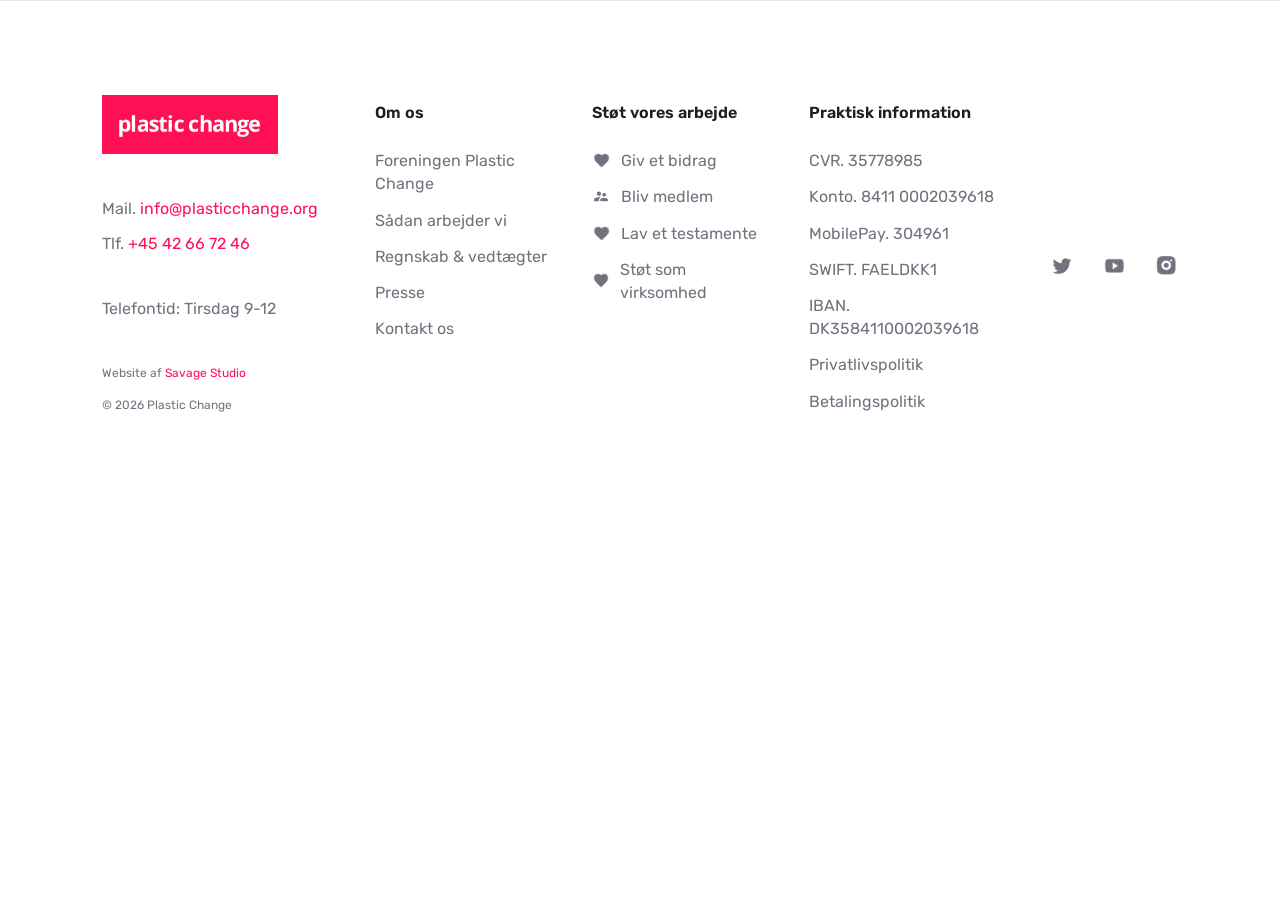
==== pages/index.html @ 45f4ceca "added footer" ====
<!DOCTYPE html>
<html lang="da">
  <head>
    <meta charset="UTF-8" />
    <meta name="viewport" content="width=device-width, initial-scale=1.0" />
    <title>Plastic Change</title>
    <link rel="stylesheet" href="../style/style.css" />
    <link rel="stylesheet" href="../style/layout.css" />
  </head>
  <body>
    <main></main>

    <footer class="site-footer">
      <div class="footer-content">
        <section class="footer-contact" aria-label="Kontaktoplysninger">
          <a class="footer-logo" href="/" aria-label="Plastic Change forside">
            <img src="../assets/logos/Plastic-change-logo.png" alt="Plastic Change" />
          </a>

          <address>
            <p>Mail. <a href="mailto:info@plasticchange.org">info@plasticchange.org</a></p>
            <p>Tlf. <a href="tel:+4542667246">+45 42 66 72 46</a></p>
          </address>

          <p class="footer-spaced">Telefontid: Tirsdag 9-12</p>

          <div class="footer-meta">
            <p>Website af <a href="#">Savage Studio</a></p>
            <p>&copy; 2026 Plastic Change</p>
          </div>
        </section>

        <nav class="footer-column" aria-labelledby="about-heading">
          <h2 id="about-heading">Om os</h2>
          <ul>
            <li><a href="#">Foreningen Plastic Change</a></li>
            <li><a href="#">Sådan arbejder vi</a></li>
            <li><a href="#">Regnskab &amp; vedtægter</a></li>
            <li><a href="#">Presse</a></li>
            <li><a href="#">Kontakt os</a></li>
          </ul>
        </nav>

        <nav class="footer-column" aria-labelledby="support-heading">
          <h2 id="support-heading">Støt vores arbejde</h2>
          <ul>
            <li>
              <a href="#"><img class="footer-action-icon icon-heart" src="../assets/icons/footer/heart.png" alt="" />Giv et bidrag</a>
            </li>
            <li>
              <a href="#"><img class="footer-action-icon icon-member" src="../assets/icons/footer/bliv-medlem.png" alt="" />Bliv medlem</a>
            </li>
            <li>
              <a href="#"><img class="footer-action-icon icon-heart" src="../assets/icons/footer/heart.png" alt="" />Lav et testamente</a>
            </li>
            <li>
              <a href="#"><img class="footer-action-icon icon-heart" src="../assets/icons/footer/heart.png" alt="" />Støt som virksomhed</a>
            </li>
          </ul>
        </nav>

        <nav class="footer-column footer-information" aria-labelledby="information-heading">
          <h2 id="information-heading">Praktisk information</h2>
          <ul>
            <li><a href="#">CVR. 35778985</a></li>
            <li><a href="#">Konto. 8411 0002039618</a></li>
            <li><a href="#">MobilePay. 304961</a></li>
            <li><a href="#">SWIFT. FAELDKK1</a></li>
            <li><a href="#">IBAN. DK3584110002039618</a></li>
            <li><a href="#">Privatlivspolitik</a></li>
            <li><a href="#">Betalingspolitik</a></li>
          </ul>
        </nav>

        <nav class="social-links" aria-label="Sociale medier">
          <a href="#" aria-label="Twitter"><img src="../assets/icons/footer/twitter.png" alt="" /></a>
          <a href="#" aria-label="YouTube"><img src="../assets/icons/footer/youtube.png" alt="" /></a>
          <a href="#" aria-label="Instagram"><img src="../assets/icons/footer/instagram.png" alt="" /></a>
        </nav>
      </div>
    </footer>
  </body>
</html>
---- style/style.css ----
@font-face {
  font-family: "Rubik";
  src: url("../assets/fonts/Rubik/Rubik-VariableFont_wght.ttf") format("truetype");
  font-style: normal;
  font-weight: 300 900;
}

:root {
  --footer-text: #70727e;
  --footer-heading: #1c1e23;
  --accent: #ff1054;
}

* {
  box-sizing: border-box;
}

html,
body {
  margin: 0;
  min-height: 100%;
}

body {
  color: var(--footer-text);
  font-family: "Rubik", sans-serif;
  font-size: 16px;
  font-weight: 400;
}

a {
  color: inherit;
  text-decoration: none;
}

a:hover,
a:focus-visible {
  color: var(--accent);
}

.site-footer {
  background: #fff;
  border-top: 1px solid #e7e8eb;
}

.footer-content {
  display: grid;
  grid-template-columns: 1.45fr 1.1fr 1.1fr 1.25fr auto;
  gap: 42px;
  margin: 0 auto;
  max-width: 1700px;
  padding: 94px 8% 110px;
}

.footer-logo {
  display: block;
  margin-bottom: 43px;
  width: 176px;
}

.footer-logo img {
  display: block;
  height: auto;
  width: 100%;
}

address {
  font-style: normal;
}

.footer-contact p,
.footer-column li {
  line-height: 1.45;
}

.footer-contact p {
  margin: 0 0 12px;
}

.footer-contact address a,
.footer-meta a {
  color: var(--accent);
}

.footer-contact address a:hover,
.footer-contact address a:focus-visible,
.footer-meta a:hover,
.footer-meta a:focus-visible {
  color: #d90042;
}

.footer-spaced {
  margin-top: 42px !important;
}

.footer-meta {
  font-size: 12px;
  margin-top: 45px;
}

.footer-meta p {
  margin-bottom: 14px;
}

.footer-column h2 {
  color: var(--footer-heading);
  font-size: 16px;
  font-weight: 600;
  line-height: 1.2;
  margin: 8px 0 27px;
}

.footer-column ul {
  list-style: none;
  margin: 0;
  padding: 0;
}

.footer-column li {
  margin-bottom: 13px;
}

.footer-column li a {
  align-items: center;
  display: flex;
  gap: 11px;
}

.footer-action-icon {
  height: 15px;
  object-fit: contain;
  width: 18px;
}

.footer-column li a:hover .icon-heart,
.footer-column li a:focus-visible .icon-heart {
  content: url("../assets/icons/footer/red-heart.png");
}

.footer-column li a:hover .icon-member,
.footer-column li a:focus-visible .icon-member {
  content: url("../assets/icons/footer/red-bliv-medlem.png");
}

.footer-information li {
  margin-bottom: 13px;
}

.social-links {
  align-items: center;
  display: flex;
  gap: 28px;
  padding-top: 8px;
}

.social-links a {
  align-items: center;
  display: inline-flex;
  height: 24px;
  justify-content: center;
  width: 24px;
}

.social-links img {
  height: 20px;
  object-fit: contain;
  width: 20px;
}
---- style/layout.css ----
@media (max-width: 1100px) {
  .footer-content {
    gap: 32px 25px;
    grid-template-columns: repeat(4, 1fr);
    padding: 70px 6% 80px;
  }

  .footer-contact {
    grid-column: span 2;
  }

  .social-links {
    grid-column: 1 / -1;
    justify-content: flex-end;
    order: 5;
  }
}

@media (max-width: 700px) {
  .footer-content {
    display: flex;
    flex-direction: column;
    gap: 42px;
    padding: 52px 8% 60px;
  }

  .footer-contact {
    display: block;
  }

  .footer-logo {
    margin-bottom: 32px;
  }

  .footer-spaced {
    margin-top: 30px !important;
  }

  .footer-meta {
    margin-top: 34px;
  }

  .footer-column h2 {
    margin-bottom: 20px;
  }

  .social-links {
    justify-content: flex-start;
    padding-top: 0;
  }
}
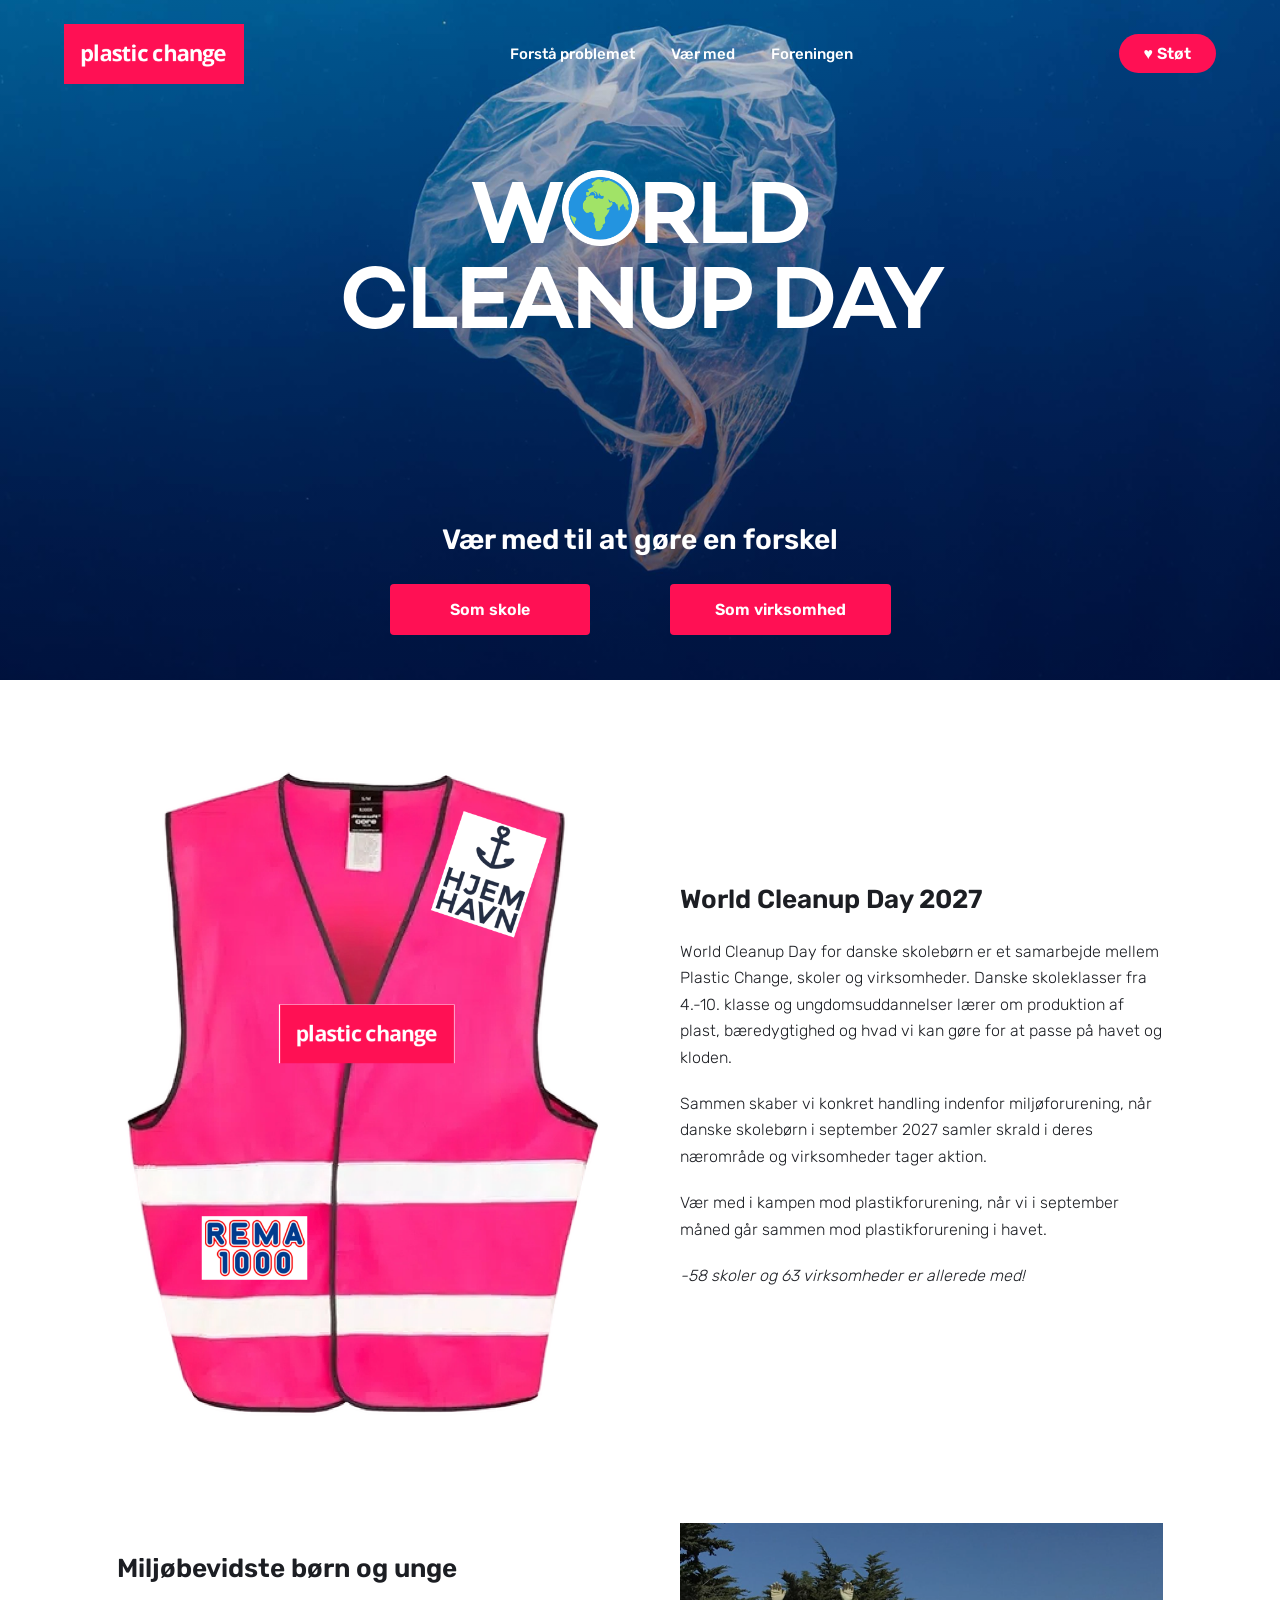
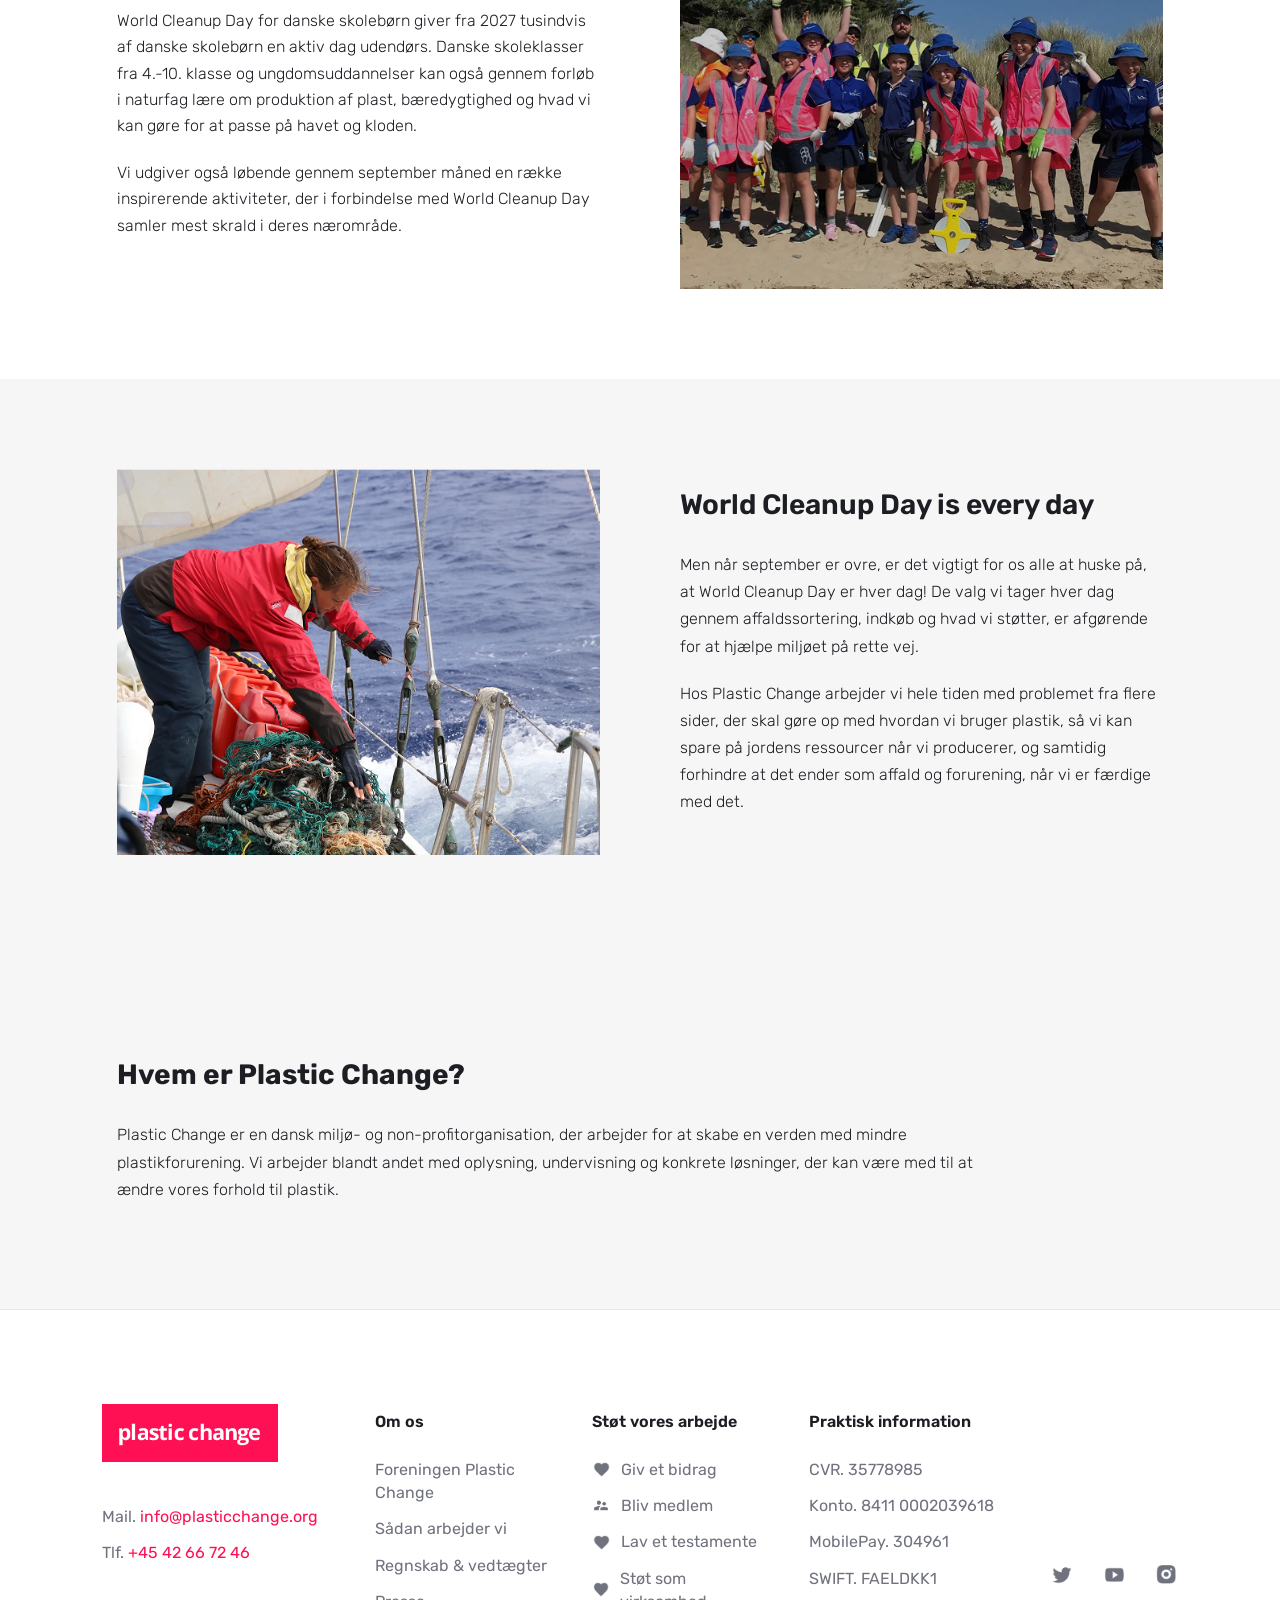
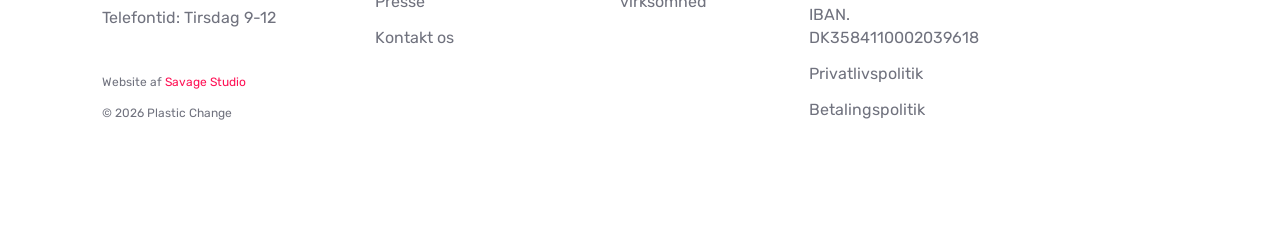
==== commit abfd345b: "index siden rettelser" ====
--- a/pages/index.html
+++ b/pages/index.html
@@ -1,4 +1,4 @@
-<!DOCTYPE html>
+<!doctype html>
 <html lang="da">
   <head>
     <meta charset="UTF-8" />
@@ -6,10 +6,126 @@
     <title>Plastic Change</title>
     <link rel="stylesheet" href="../style/style.css" />
     <link rel="stylesheet" href="../style/layout.css" />
+    <link rel="stylesheet" href="../style/index.css" />
   </head>
   <body>
-    <main></main>
+    <!--en slay header yay-->
+    <header class="site-header">
+      <div class="header-content">
+        <a href="index.html" class="header-logo">
+          <img src="../assets/logos/Plastic-change-logo.png" alt="Plastic Change logo" />
+        </a>
 
+        <nav class="main-nav" aria-label="Hovednavigation">
+          <a href="#problemet">Forstå problemet</a>
+          <a href="#world-cleanup-day">Vær med</a>
+          <a href="#om-os">Foreningen</a>
+        </nav>
+
+        <a href="#stoet" class="support-button">♥ Støt</a>
+      </div>
+    </header>
+
+    <main>
+      <!--heroen-->
+      <section class="hero">
+        <div class="hero-content">
+          <h1>
+            W<span class="globe-letter"><img src="../assets/icons/world.png" alt="" /></span>RLD
+            <br />
+            CLEANUP DAY
+          </h1>
+
+          <div class="hero-bottom">
+            <h2>Vær med til at gøre en forskel</h2>
+
+            <div class="hero-buttons">
+              <a href="#skole" class="pink-button">Som skole</a>
+              <a href="#virksomhed" class="pink-button">Som virksomhed</a>
+            </div>
+          </div>
+        </div>
+      </section>
+
+      <!--World Cleanup Day 2027 afsnit-->
+      <section class="content-section" id="world-cleanup-day">
+        <div class="content-container">
+          <div class="content-row">
+            <div class="content-image">
+              <img src="../assets/img/vestwithmorelogos.png" alt="Pink Plastic Change sikkerhedsvest" />
+            </div>
+
+            <div class="content-text">
+              <h2>World Cleanup Day 2027</h2>
+              <p>
+                World Cleanup Day for danske skolebørn er et samarbejde mellem Plastic Change, skoler og virksomheder. Danske skoleklasser fra 4.-10. klasse og ungdomsuddannelser lærer om produktion af plast, bæredygtighed og hvad vi kan gøre for at
+                passe på havet og kloden.
+              </p>
+
+              <p>Sammen skaber vi konkret handling indenfor miljøforurening, når danske skolebørn i september 2027 samler skrald i deres nærområde og virksomheder tager aktion.</p>
+
+              <p>Vær med i kampen mod plastikforurening, når vi i september måned går sammen mod plastikforurening i havet.</p>
+
+              <p class="highlight-text">-58 skoler og 63 virksomheder er allerede med!</p>
+            </div>
+          </div>
+
+          <!--Miljøbevidste børn og unge afsnit -->
+          <div class="content-row">
+            <div class="content-text">
+              <h2>Miljøbevidste børn og unge</h2>
+
+              <p>
+                World Cleanup Day for danske skolebørn giver fra 2027 tusindvis af danske skolebørn en aktiv dag udendørs. Danske skoleklasser fra 4.-10. klasse og ungdomsuddannelser kan også gennem forløb i naturfag lære om produktion af plast,
+                bæredygtighed og hvad vi kan gøre for at passe på havet og kloden.
+              </p>
+
+              <p>Vi udgiver også løbende gennem september måned en række inspirerende aktiviteter, der i forbindelse med World Cleanup Day samler mest skrald i deres nærområde.</p>
+            </div>
+
+            <div class="content-image">
+              <img src="../assets/img/indexboern.png" alt="Børn og unge deltager i World Cleanup Day" />
+            </div>
+          </div>
+        </div>
+      </section>
+
+      <!--World Cleanup Day hver dag afsnit-->
+      <section class="everyday-section" id="problemet">
+        <div class="content-container">
+          <div class="content-row">
+            <div class="content-image">
+              <img src="../assets/img/fisker.png" alt="Person samler plastikaffald op fra havet" />
+            </div>
+
+            <div class="content-text">
+              <h2>World Cleanup Day is every day</h2>
+
+              <p>Men når september er ovre, er det vigtigt for os alle at huske på, at World Cleanup Day er hver dag! De valg vi tager hver dag gennem affaldssortering, indkøb og hvad vi støtter, er afgørende for at hjælpe miljøet på rette vej.</p>
+
+              <p>
+                Hos Plastic Change arbejder vi hele tiden med problemet fra flere sider, der skal gøre op med hvordan vi bruger plastik, så vi kan spare på jordens ressourcer når vi producerer, og samtidig forhindre at det ender som affald og
+                forurening, når vi er færdige med det.
+              </p>
+            </div>
+          </div>
+        </div>
+      </section>
+
+      <!--Hvem er plastic change afsnit-->
+      <section class="everyday-section" id="om-os">
+        <div class="content-container">
+          <h2>Hvem er Plastic Change?</h2>
+
+          <p>
+            Plastic Change er en dansk miljø- og non-profitorganisation, der arbejder for at skabe en verden med mindre plastikforurening. Vi arbejder blandt andet med oplysning, undervisning og konkrete løsninger, der kan være med til at ændre vores
+            forhold til plastik.
+          </p>
+        </div>
+      </section>
+    </main>
+
+    <!--Footer-->
     <footer class="site-footer">
       <div class="footer-content">
         <section class="footer-contact" aria-label="Kontaktoplysninger">
@@ -80,4 +196,4 @@
       </div>
     </footer>
   </body>
-</html>+</html>
--- a/style/style.css
+++ b/style/style.css
@@ -5,6 +5,13 @@
   font-weight: 300 900;
 }
 
+@font-face {
+  font-family: "Campton";
+  src: url("../assets/fonts/Campton full/CamptonSemiBold.otf") format("opentype");
+  font-style: normal;
+  font-weight: 600;
+}
+
 :root {
   --footer-text: #70727e;
   --footer-heading: #1c1e23;
@@ -28,6 +35,286 @@
   font-weight: 400;
 }
 
+.business-page {
+  color: #1c1e23;
+  font-family: "Rubik", sans-serif;
+  margin: 0 auto;
+  max-width: 1240px;
+  padding: 40px 7% 110px;
+}
+
+.business-intro h1,
+.business-subtitle,
+.business-vest figcaption,
+.business-highlight {
+  font-family: "Campton", sans-serif;
+}
+
+.business-intro h1 {
+  font-size: clamp(28px, 3.2vw, 40px);
+  line-height: 1.1;
+  margin: 0;
+  text-align: center;
+}
+
+.business-subtitle {
+  font-size: 20px;
+  font-weight: 600;
+  margin: 8px 0 32px;
+  text-align: center;
+}
+
+.business-hero {
+  align-items: start;
+  display: grid;
+  gap: 48px;
+  grid-template-columns: 1fr minmax(280px, 360px) 1fr;
+}
+
+.business-copy {
+  font-size: 17px;
+  line-height: 1.25;
+  padding-top: 16px;
+}
+
+.business-copy p {
+  margin: 0 0 34px;
+}
+
+.business-vest {
+  margin: 0;
+  position: relative;
+  text-align: center;
+}
+
+.business-vest img {
+  display: block;
+  height: auto;
+  margin: 0 auto;
+  width: 100%;
+}
+
+.business-logo-callout {
+  align-items: center;
+  display: flex;
+  font-family: "Campton", sans-serif;
+  font-size: 20px;
+  font-style: italic;
+  font-weight: 600;
+  gap: 8px;
+  position: absolute;
+  right: -138px;
+  top: 57%;
+  transform: rotate(14deg);
+  white-space: nowrap;
+}
+
+.business-logo-callout::before {
+  border-top: 2px solid #1c1e23;
+  content: "";
+  display: block;
+  position: relative;
+  width: 72px;
+}
+
+.business-logo-callout::after {
+  border-bottom: 5px solid transparent;
+  border-right: 8px solid #1c1e23;
+  border-top: 5px solid transparent;
+  content: "";
+  left: 0;
+  position: absolute;
+}
+
+.business-vest figcaption {
+  font-size: 20px;
+  font-style: italic;
+  line-height: 1.15;
+  margin-top: 25px;
+}
+
+.business-contribution {
+  background: #f7f8fa;
+  margin-left: calc(50% - 50vw);
+  margin-top: 64px;
+  padding: 66px 40px 96px;
+  width: 100vw;
+}
+
+.business-contribution-content {
+  display: grid;
+  gap: 54px;
+  grid-template-columns: 1fr 1fr;
+  margin: 0 auto;
+  max-width: 760px;
+}
+
+.business-amount-field {
+  background: #fff;
+}
+
+.business-amount,
+.business-impact {
+  font-size: 15px;
+  line-height: 1.3;
+}
+
+.business-amount p,
+.business-impact p {
+  margin: 0 0 22px;
+}
+
+.business-amount-field {
+  align-items: center;
+  border: 1px solid #cacdd5;
+  border-radius: 7px;
+  display: flex;
+  height: 42px;
+  justify-content: flex-end;
+  padding: 0 12px;
+}
+
+.business-contribution h2 {
+  font-family: "Campton", sans-serif;
+  font-weight: 600;
+  margin: 0 0 64px;
+  font-size: 28px;
+  text-align: center;
+}
+
+.business-amount-field span {
+  flex: 1;
+}
+
+.business-note {
+  margin-top: 32px !important;
+}
+
+.business-highlight {
+  font-size: 22px;
+  font-style: italic;
+  font-weight: 600;
+}
+
+.business-button {
+  background: var(--accent);
+  border-radius: 6px;
+  color: #fff;
+  display: block;
+  font-size: 20px;
+  font-weight: 600;
+  margin-top: 44px;
+  padding: 15px 20px;
+  text-align: center;
+}
+
+.business-button:hover,
+.business-button:focus-visible {
+  background: #d90042;
+  color: #fff;
+}
+
+.business-partners {
+  background: #fff;
+  margin-left: calc(50% - 50vw);
+  padding: 64px 8% 90px;
+  width: 100vw;
+}
+
+.business-partners h2,
+.business-information h2 {
+  color: #1c1e23;
+  font-family: "Campton", sans-serif;
+  font-size: 28px;
+  font-weight: 600;
+  margin: 0 0 42px;
+  text-align: center;
+}
+
+.business-logo-grid {
+  align-items: center;
+  display: grid;
+  gap: 42px 54px;
+  grid-template-columns: repeat(4, minmax(100px, 150px));
+  justify-content: center;
+  margin: 0 auto;
+  max-width: 760px;
+}
+
+.business-logo-grid img {
+  height: 72px;
+  max-width: 150px;
+  object-fit: contain;
+  width: 100%;
+}
+
+.business-information {
+  background: #f7f8fa;
+  margin-left: calc(50% - 50vw);
+  padding: 54px 8% 86px;
+  width: 100vw;
+}
+
+.business-information h2 {
+  margin-bottom: 48px;
+}
+
+.business-information-card {
+  background: #fff;
+  border: 1px solid #e7e8eb;
+  border-radius: 6px;
+  box-shadow: 0 1px 5px rgba(28, 30, 35, 0.04);
+  margin: 0 auto;
+  max-width: 760px;
+  padding: 18px 24px 24px;
+}
+
+.business-information-card summary {
+  color: #1c1e23;
+  cursor: pointer;
+  font-size: 13px;
+  font-weight: 600;
+  list-style: none;
+  padding-right: 24px;
+  position: relative;
+}
+
+.business-information-card summary::-webkit-details-marker {
+  display: none;
+}
+
+.business-information-card summary::after {
+  color: var(--accent);
+  content: "⌄";
+  font-size: 17px;
+  position: absolute;
+  right: 0;
+  top: -5px;
+}
+
+.business-information-card:not([open]) summary::after {
+  transform: rotate(-90deg);
+}
+
+.business-information-text {
+  color: #70727e;
+  font-size: 12px;
+  line-height: 1.45;
+  padding-top: 14px;
+}
+
+.business-information-text p {
+  margin: 0 0 20px;
+}
+
+.business-information-text p:last-child {
+  margin-bottom: 0;
+}
+
+.business-information-text a {
+  color: var(--accent);
+}
+
 a {
   color: inherit;
   text-decoration: none;
@@ -36,6 +323,148 @@
 a:hover,
 a:focus-visible {
   color: var(--accent);
+}
+
+.visually-hidden {
+  clip: rect(0 0 0 0);
+  clip-path: inset(50%);
+  height: 1px;
+  overflow: hidden;
+  position: absolute;
+  white-space: nowrap;
+  width: 1px;
+}
+
+.business-registration {
+  display: grid;
+  gap: 72px;
+  grid-template-columns: minmax(280px, 1fr) minmax(280px, 1fr);
+  margin: 0 auto;
+  max-width: 835px;
+  min-height: 545px;
+  padding: 42px 62px 44px;
+}
+
+.business-registration-form {
+  padding-top: 1px;
+}
+
+.business-registration-form h1 {
+  color: #1c1e23;
+  font-family: "Campton", sans-serif;
+  font-size: clamp(22px, 2.5vw, 28px);
+  line-height: 1.1;
+  margin: 0 0 28px;
+  white-space: nowrap;
+}
+
+.business-registration-form form {
+  display: flex;
+  flex-direction: column;
+}
+
+.business-registration-form label {
+  color: #1c1e23;
+  font-size: 14px;
+  margin-bottom: 2px;
+}
+
+.business-registration-form input {
+  border: 1px solid #cacdd5;
+  border-radius: 7px;
+  color: #1c1e23;
+  font: inherit;
+  height: 42px;
+  margin-bottom: 16px;
+  padding: 0 9px;
+  width: 100%;
+}
+
+.business-registration-form input::placeholder {
+  color: #cacdd5;
+}
+
+.business-registration-form input:focus {
+  border-color: var(--accent);
+  outline: 2px solid rgba(255, 16, 84, 0.18);
+}
+
+.business-registration-amount {
+  align-items: center;
+  display: grid;
+  gap: 10px;
+  grid-template-columns: auto 84px 1fr;
+  margin-top: 16px;
+}
+
+.business-registration-amount label {
+  margin: 0;
+}
+
+.business-registration-amount input {
+  margin: 0;
+}
+
+.business-registration-amount span {
+  color: #1c1e23;
+  font-size: 14px;
+  white-space: nowrap;
+}
+
+.business-registration-form button {
+  background: var(--accent);
+  border: 0;
+  border-radius: 6px;
+  color: #fff;
+  cursor: pointer;
+  font: 600 22px "Rubik", sans-serif;
+  height: 55px;
+  margin-top: 37px;
+  width: 100%;
+}
+
+.business-registration-form button:hover,
+.business-registration-form button:focus-visible {
+  background: #d90042;
+}
+
+.business-registration-visual {
+  padding-top: 10px;
+  text-align: center;
+}
+
+.business-registration-visual figure {
+  margin: 0 auto;
+  max-width: 280px;
+  position: relative;
+}
+
+.business-registration-visual figure img {
+  display: block;
+  height: auto;
+  width: 100%;
+}
+
+.business-registration-logo-callout {
+  background: var(--accent);
+  color: #fff;
+  font-size: 12px;
+  font-weight: 600;
+  padding: 7px 9px;
+  position: absolute;
+  right: 17%;
+  top: 68%;
+}
+
+.business-registration-visual > p {
+  background: #dedede;
+  border-radius: 6px;
+  color: #1c1e23;
+  font-size: 14px;
+  line-height: 1.25;
+  margin: 16px auto 0;
+  max-width: 262px;
+  padding: 17px 10px;
 }
 
 .site-footer {
@@ -105,6 +534,7 @@
 .footer-column h2 {
   color: var(--footer-heading);
   font-size: 16px;
+  padding-top: 0;
   font-weight: 600;
   line-height: 1.2;
   margin: 8px 0 27px;
--- a/style/layout.css
+++ b/style/layout.css
@@ -17,6 +17,145 @@
 }
 
 @media (max-width: 700px) {
+  .business-registration {
+    gap: 28px;
+    grid-template-columns: 1fr;
+    min-height: 0;
+    padding: 32px 8% 56px;
+  }
+
+  .business-registration-visual {
+    grid-row: 1;
+    padding-top: 0;
+  }
+
+  .business-registration-form {
+    grid-row: 2;
+  }
+
+  .business-registration-amount {
+    grid-template-columns: auto 84px 1fr;
+  }
+
+  .business-registration-form button {
+    margin-top: 30px;
+  }
+
+  .business-registration-form h1 {
+    font-size: 26px;
+    margin-bottom: 24px;
+    text-align: center;
+  }
+
+  .business-registration-logo-callout {
+    right: 15%;
+    top: 68%;
+  }
+
+  .business-page {
+    padding: 32px 8% 70px;
+  }
+
+  .business-subtitle {
+    font-size: 17px;
+    margin-bottom: 28px;
+  }
+
+  .business-hero,
+  .business-contribution-content {
+    display: flex;
+    flex-direction: column;
+  }
+
+  .business-hero {
+    gap: 0;
+  }
+
+  .business-copy {
+    font-size: 16px;
+  }
+
+  .business-copy-left {
+    order: 1;
+  }
+
+  .business-vest {
+    margin: 4px auto 35px;
+    max-width: 330px;
+    order: 2;
+  }
+
+  .business-logo-callout {
+    font-size: 16px;
+    right: -75px;
+    top: 57%;
+  }
+
+  .business-logo-callout::before {
+    width: 32px;
+  }
+
+  .business-copy-right {
+    order: 3;
+  }
+
+  .business-copy p {
+    margin-bottom: 24px;
+  }
+
+  .business-vest figcaption {
+    font-size: 18px;
+  }
+
+  .business-contribution {
+    margin-top: 40px;
+    padding: 34px 8% 64px;
+  }
+
+  .business-contribution h2 {
+    font-size: 24px;
+    margin-bottom: 38px;
+  }
+
+  .business-contribution-content {
+    gap: 10px;
+  }
+
+  .business-impact {
+    width: 100%;
+  }
+
+  .business-partners {
+    padding: 48px 8% 64px;
+  }
+
+  .business-partners h2,
+  .business-information h2 {
+    font-size: 24px;
+    margin-bottom: 34px;
+  }
+
+  .business-logo-grid {
+    gap: 28px 18px;
+    grid-template-columns: repeat(2, minmax(100px, 150px));
+  }
+
+  .business-logo-grid img {
+    height: 62px;
+  }
+
+  .business-information {
+    padding: 42px 8% 60px;
+  }
+
+  .business-information h2 {
+    margin-bottom: 30px;
+  }
+
+  .business-information-card {
+    padding: 16px 18px 20px;
+  }
+
   .footer-content {
     display: flex;
     flex-direction: column;
--- a/style/index.css
+++ b/style/index.css
@@ -0,0 +1,341 @@
+/* har lavet en ny css fil til indexsiden, da det var sådan jeg lærte det på guldbergsgade.
+Jeg turde ikke gøre/ændre noget i styles/layout css var bange for at ødelægge noget (ked af det smiley)*/
+
+/*Header*/
+.site-header {
+  position: absolute;
+  top: 0;
+  left: 0;
+  width: 100%;
+  z-index: 10;
+}
+
+.header-content {
+  max-width: 1440px;
+  margin: 0 auto;
+  padding: 24px 5%;
+  display: flex;
+  align-items: center;
+  justify-content: space-between;
+  gap: 30px;
+}
+
+.header-logo {
+  display: block;
+  width: 180px;
+  flex-shrink: 0;
+}
+
+.header-logo img {
+  display: block;
+  width: 100%;
+  height: auto;
+}
+
+.main-nav {
+  display: flex;
+  align-items: center;
+  gap: 36px;
+}
+
+.main-nav a {
+  color: white;
+  font-size: 15px;
+  font-weight: 500;
+}
+
+.main-nav a:hover {
+  color: #ff1054;
+}
+
+.support-button {
+  background: #ff1054;
+  color: white;
+  border-radius: 30px;
+  padding: 10px 25px;
+  font-weight: 600;
+}
+
+/*Heroen på index siden*/
+.hero {
+  min-height: 680px;
+  background:
+    linear-gradient(rgba(0, 40, 90, 0.15), rgba(0, 15, 55, 0.65)),
+    url("../assets/img/heroindex.png") center / cover no-repeat;
+  color: white;
+  display: flex;
+  align-items: stretch;
+}
+
+.hero-content {
+  width: 100%;
+  max-width: 1440px;
+  margin: 0 auto;
+  padding: 140px 5% 45px;
+  display: flex;
+  flex-direction: column;
+  justify-content: space-between;
+  align-items: center;
+  text-align: center;
+}
+
+.hero h1 {
+  font-size: clamp(48px, 7vw, 110px);
+  font-weight: 900;
+  line-height: 0.95;
+  letter-spacing: -3px;
+  margin: 30px 0;
+}
+
+.hero-bottom h2 {
+  font-size: 28px;
+  margin-bottom: 28px;
+}
+
+.hero-buttons {
+  display: flex;
+  justify-content: center;
+  gap: 80px;
+}
+
+.pink-button {
+  display: inline-block;
+  background: #ff1054;
+  color: white;
+  padding: 16px 45px;
+  min-width: 200px;
+  text-align: center;
+  border-radius: 4px;
+  font-weight: 600;
+}
+
+.pink-button:hover,
+.support-button:hover {
+  background: #d90042;
+  color: white;
+}
+
+/*Globus i hero teksten*/
+.globe-letter {
+  display: inline-block;
+  width: 0.85em;
+  height: 0.85em;
+  vertical-align: -0.04em;
+}
+
+.globe-letter img {
+  display: block;
+  width: 100%;
+  height: 100%;
+  object-fit: contain;
+}
+
+/*Indhold til selve siden, så billeder og tekst*/
+.content-container {
+  max-width: 1200px;
+  margin: 0 auto;
+  padding: 0 6%;
+}
+
+.content-section {
+  padding: 90px 0;
+  background: white;
+}
+
+.content-row {
+  display: grid;
+  grid-template-columns: 1fr 1fr;
+  align-items: center;
+  gap: 80px;
+  margin-bottom: 100px;
+}
+
+.content-row:last-child {
+  margin-bottom: 0;
+}
+
+.content-image img {
+  display: block;
+  width: 100%;
+  height: auto;
+  object-fit: cover;
+}
+
+.content-text {
+  color: #1c1e23;
+}
+
+.content-text h2 {
+  font-size: 26px;
+  font-weight: 700;
+  margin: 0 0 24px;
+}
+
+.content-text p {
+  font-size: 16px;
+  line-height: 1.65;
+  margin: 0 0 20px;
+}
+
+.highlight-text {
+  font-weight: 700;
+  font-style: italic;
+}
+
+/*World cleanup day hver dag afsnit og hvem er plastic change */
+.everyday-section {
+  background: #f6f6f6;
+  padding: 90px 0;
+}
+
+.everyday-section h2 {
+  color: #1c1e23;
+  font-size: 28px;
+  margin-bottom: 30px;
+}
+
+.everyday-section p {
+  max-width: 900px;
+  color: #1c1e23;
+  line-height: 1.7;
+}
+
+/*Typografi ud fra agents dimsen hihi*/
+.hero h1 {
+  font-family: "Campton", sans-serif;
+  font-weight: 600;
+}
+
+.content-text h2,
+.about-section h2,
+.hero-bottom h2 {
+  font-family: "Rubik", sans-serif;
+  font-weight: 600;
+}
+
+.content-text p,
+.everyday-section p {
+  font-family: "Rubik", sans-serif;
+  font-weight: 300;
+}
+
+.pink-button,
+.support-button {
+  font-family: "Rubik", sans-serif;
+  font-weight: 600;
+}
+
+/*Responsiv hvis det skulle med? me confused me dont know but works on tablet and mobile and computer ofc*/
+@media (max-width: 900px) {
+  .header-content {
+    display: grid;
+    grid-template-columns: 1fr auto;
+    align-items: center;
+    gap: 24px;
+  }
+
+  .header-logo {
+    grid-column: 1;
+    grid-row: 1;
+  }
+
+  .support-button {
+    grid-column: 2;
+    grid-row: 1;
+  }
+
+  .main-nav {
+    grid-column: 1 / -1;
+    grid-row: 2;
+    display: flex;
+    justify-content: center;
+    flex-wrap: wrap;
+    gap: 20px;
+  }
+
+  .content-row {
+    gap: 40px;
+  }
+
+  .hero-buttons {
+    gap: 20px;
+  }
+}
+
+@media (max-width: 700px) {
+  .header-content {
+    padding: 18px 5%;
+    gap: 20px;
+  }
+
+  .header-logo {
+    width: 150px;
+  }
+
+  .main-nav {
+    gap: 12px 20px;
+  }
+
+  .main-nav a {
+    font-size: 12px;
+    white-space: nowrap;
+  }
+
+  .support-button {
+    padding: 10px 18px;
+    font-size: 13px;
+    white-space: nowrap;
+  }
+
+  .hero {
+    min-height: 650px;
+  }
+
+  .hero-content {
+    padding: 190px 5% 35px;
+  }
+
+  .hero h1 {
+    font-size: clamp(32px, 8vw, 60px);
+    letter-spacing: -1px;
+  }
+
+  .hero-bottom {
+    width: 100%;
+  }
+
+  .hero-bottom h2 {
+    font-size: 20px;
+  }
+
+  .hero-buttons {
+    flex-direction: column;
+    align-items: center;
+    gap: 12px;
+  }
+
+  .pink-button {
+    width: 100%;
+    max-width: 280px;
+    min-width: 0;
+  }
+
+  .content-section,
+  .everyday-section {
+    padding: 60px 0;
+  }
+
+  .content-row {
+    grid-template-columns: 1fr;
+    gap: 30px;
+    margin-bottom: 65px;
+  }
+
+  .content-text h2 {
+    font-size: 23px;
+  }
+
+  .about-section {
+    padding: 65px 0;
+  }
+}
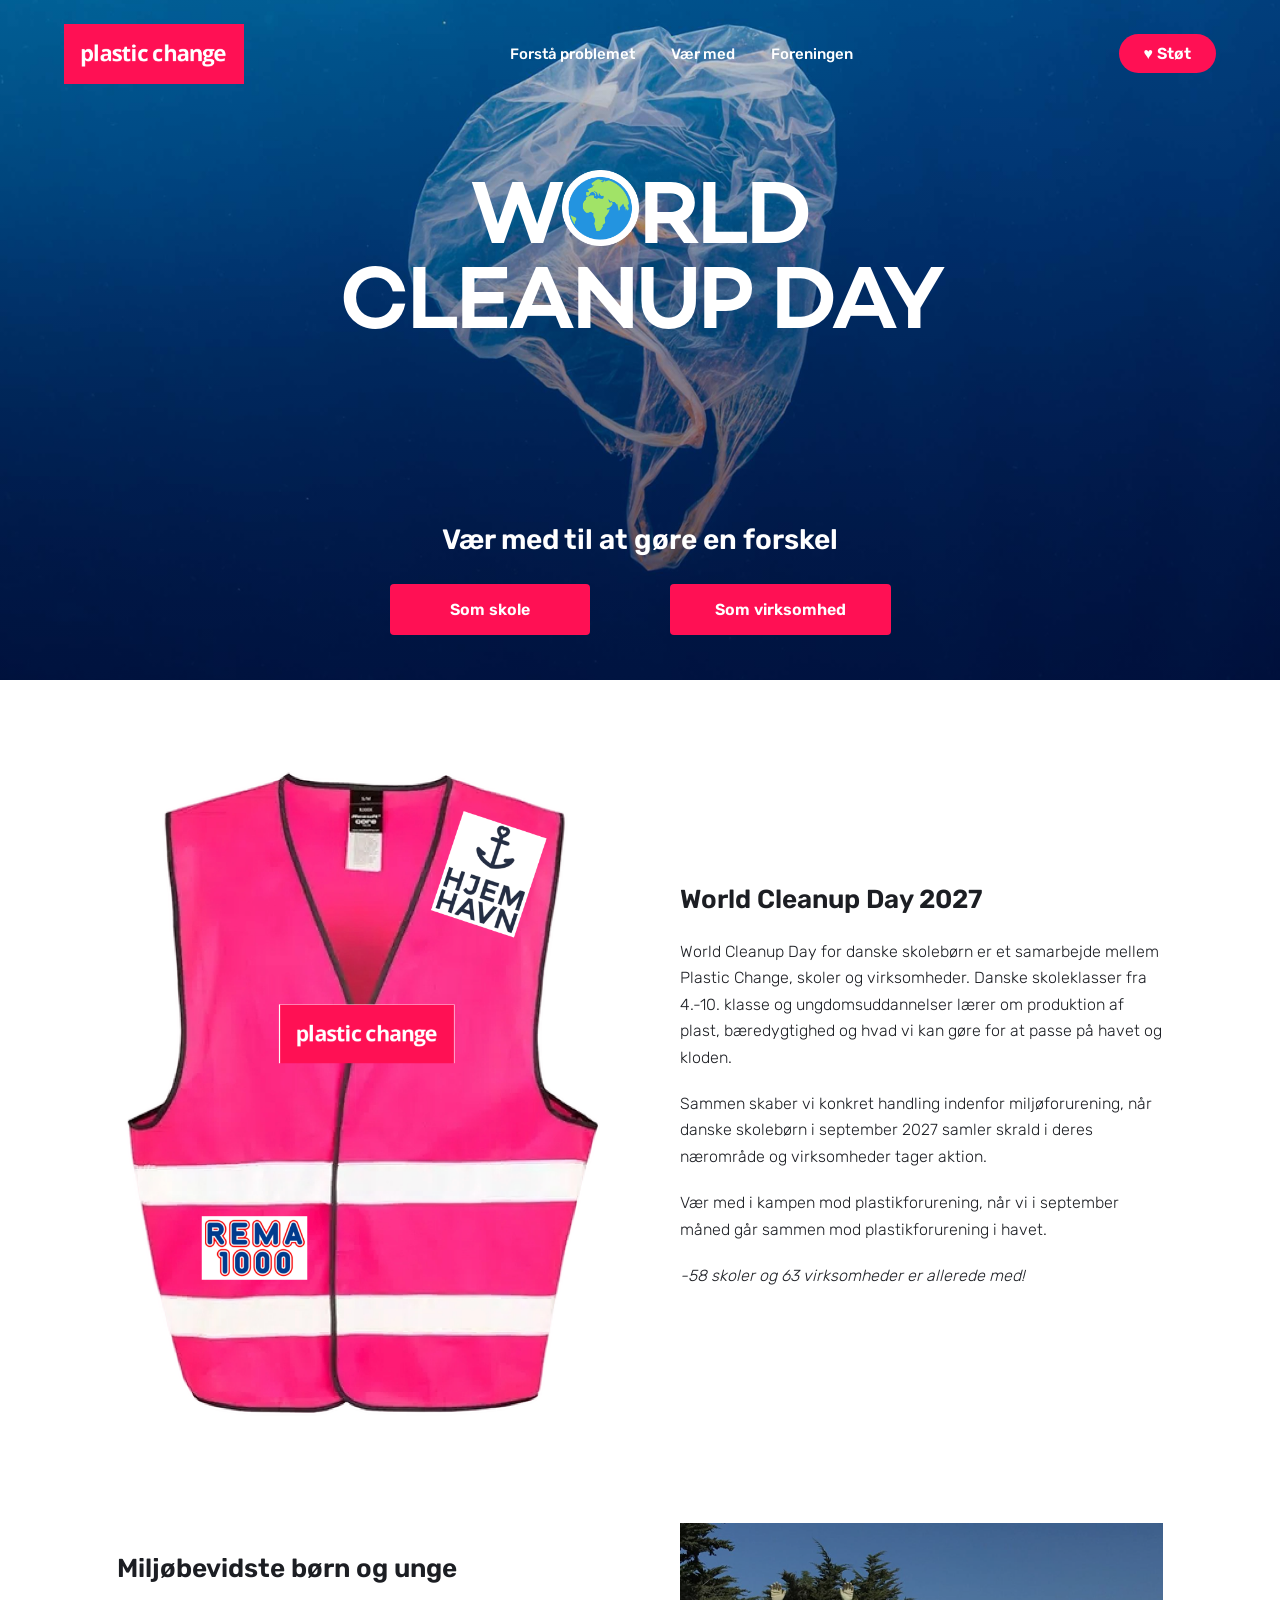
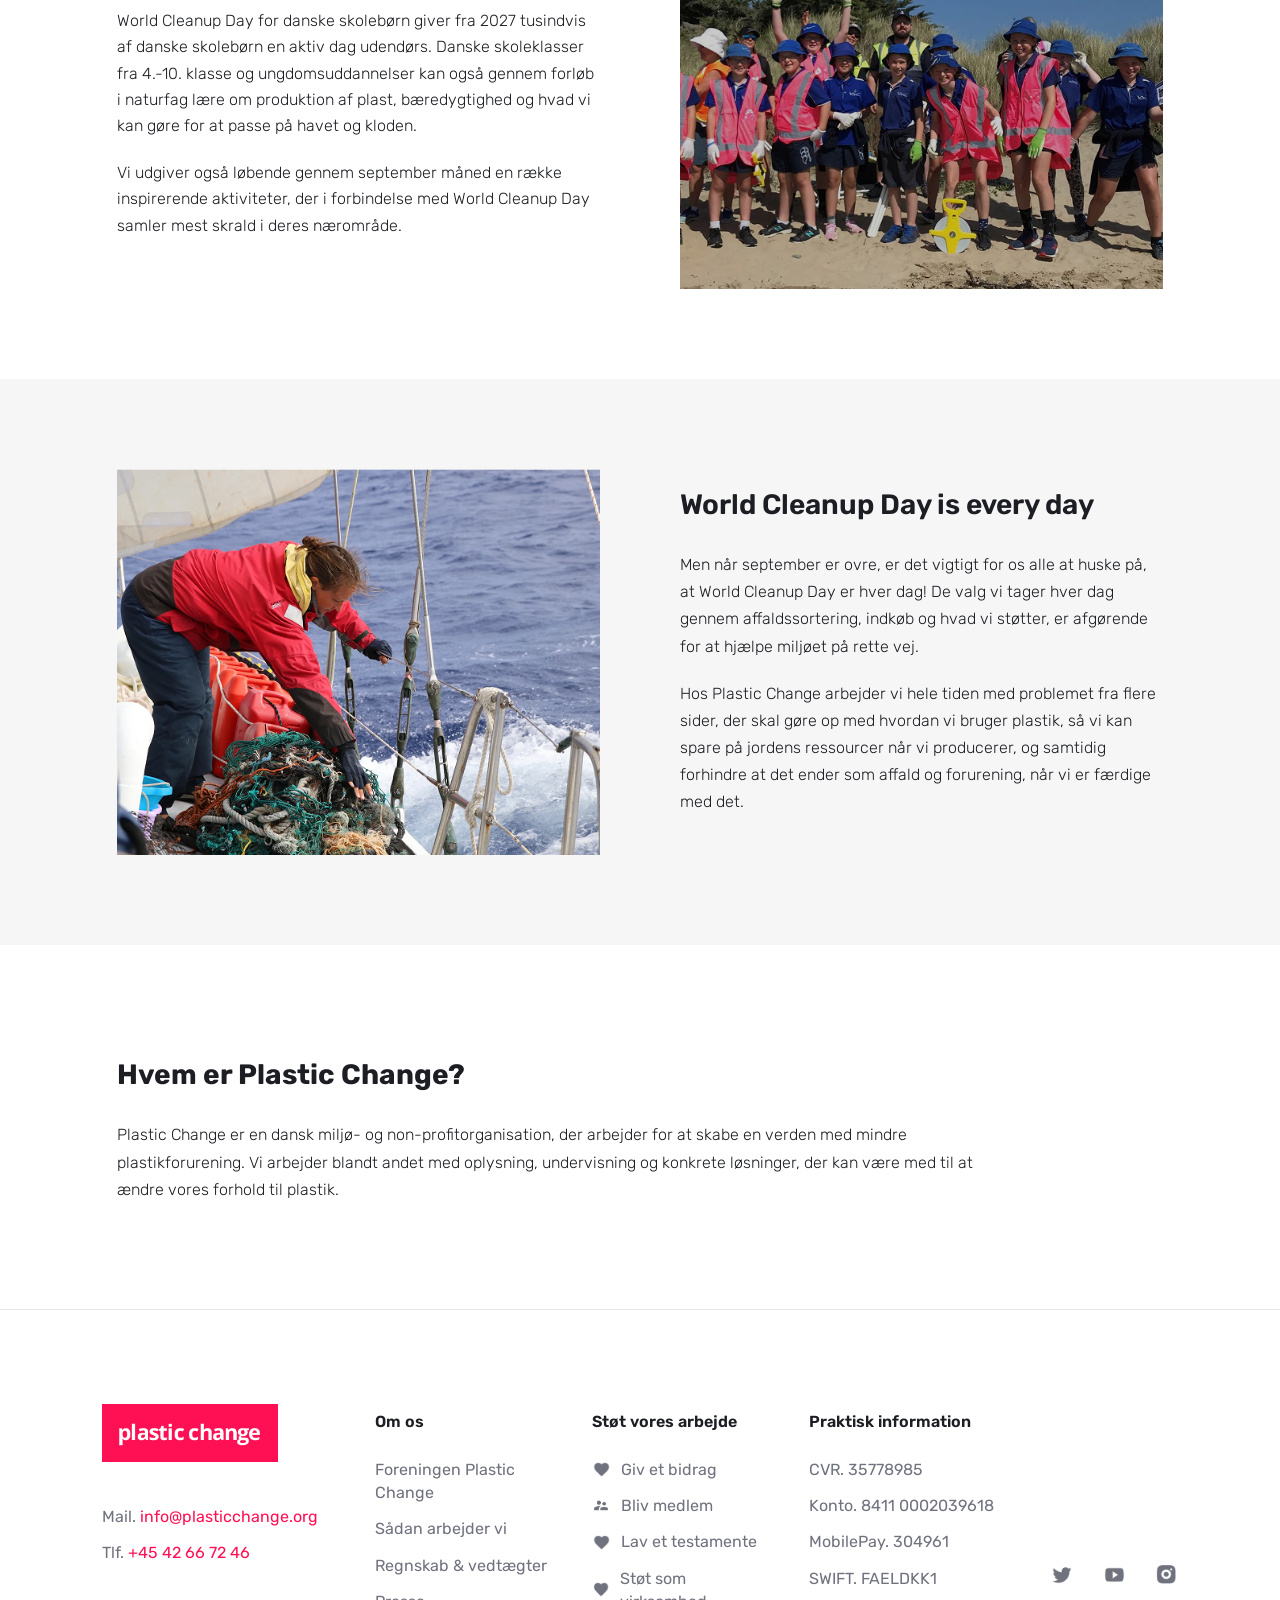
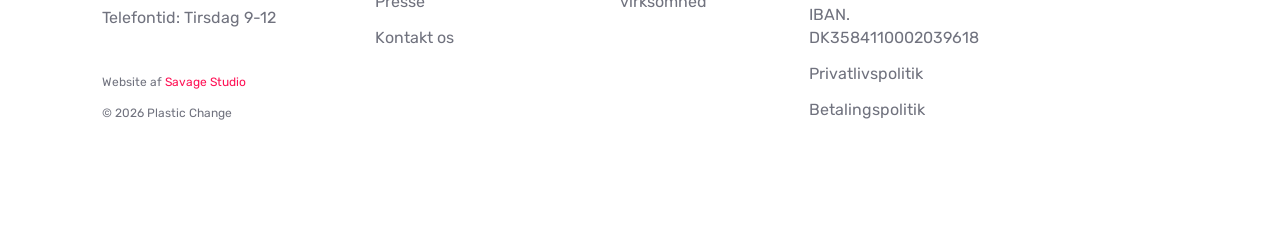
==== commit b7a669b5: "header on all pages + navigation fix" ====
--- a/pages/index.html
+++ b/pages/index.html
@@ -41,7 +41,7 @@
 
             <div class="hero-buttons">
               <a href="#skole" class="pink-button">Som skole</a>
-              <a href="#virksomhed" class="pink-button">Som virksomhed</a>
+              <a href="business.html" class="pink-button">Som virksomhed</a>
             </div>
           </div>
         </div>
--- a/style/style.css
+++ b/style/style.css
@@ -417,7 +417,9 @@
   border-radius: 6px;
   color: #fff;
   cursor: pointer;
-  font: 600 22px "Rubik", sans-serif;
+  font:
+    600 22px "Rubik",
+    sans-serif;
   height: 55px;
   margin-top: 37px;
   width: 100%;
@@ -595,4 +597,71 @@
   height: 20px;
   object-fit: contain;
   width: 20px;
-}+}
+/*Header*/
+.site-header {
+  position: absolute;
+  top: 0;
+  left: 0;
+  width: 100%;
+  z-index: 10;
+}
+
+.header-content {
+  max-width: 1440px;
+  margin: 0 auto;
+  padding: 24px 5%;
+  display: flex;
+  align-items: center;
+  justify-content: space-between;
+  gap: 30px;
+}
+
+.header-logo {
+  display: block;
+  width: 180px;
+  flex-shrink: 0;
+}
+
+.header-logo img {
+  display: block;
+  width: 100%;
+  height: auto;
+}
+
+.main-nav {
+  display: flex;
+  align-items: center;
+  gap: 36px;
+}
+
+.main-nav a {
+  color: white;
+  font-size: 15px;
+  font-weight: 500;
+}
+
+.main-nav a:hover {
+  color: #ff1054;
+}
+
+.support-button {
+  background: #ff1054;
+  color: white;
+  border-radius: 30px;
+  padding: 10px 25px;
+  font-weight: 600;
+}
+
+.subpage .site-header {
+  background: #fff;
+  position: relative;
+}
+
+.subpage .main-nav a {
+  color: #1c1e23;
+}
+
+.subpage .main-nav a:hover {
+  color: #ff1054;
+}
--- a/style/index.css
+++ b/style/index.css
@@ -1,60 +1,5 @@
 /* har lavet en ny css fil til indexsiden, da det var sådan jeg lærte det på guldbergsgade.
 Jeg turde ikke gøre/ændre noget i styles/layout css var bange for at ødelægge noget (ked af det smiley)*/
-
-/*Header*/
-.site-header {
-  position: absolute;
-  top: 0;
-  left: 0;
-  width: 100%;
-  z-index: 10;
-}
-
-.header-content {
-  max-width: 1440px;
-  margin: 0 auto;
-  padding: 24px 5%;
-  display: flex;
-  align-items: center;
-  justify-content: space-between;
-  gap: 30px;
-}
-
-.header-logo {
-  display: block;
-  width: 180px;
-  flex-shrink: 0;
-}
-
-.header-logo img {
-  display: block;
-  width: 100%;
-  height: auto;
-}
-
-.main-nav {
-  display: flex;
-  align-items: center;
-  gap: 36px;
-}
-
-.main-nav a {
-  color: white;
-  font-size: 15px;
-  font-weight: 500;
-}
-
-.main-nav a:hover {
-  color: #ff1054;
-}
-
-.support-button {
-  background: #ff1054;
-  color: white;
-  border-radius: 30px;
-  padding: 10px 25px;
-  font-weight: 600;
-}
 
 /*Heroen på index siden*/
 .hero {
@@ -187,7 +132,9 @@
   background: #f6f6f6;
   padding: 90px 0;
 }
-
+#om-os {
+  background-color: #ffffff;
+}
 .everyday-section h2 {
   color: #1c1e23;
   font-size: 28px;
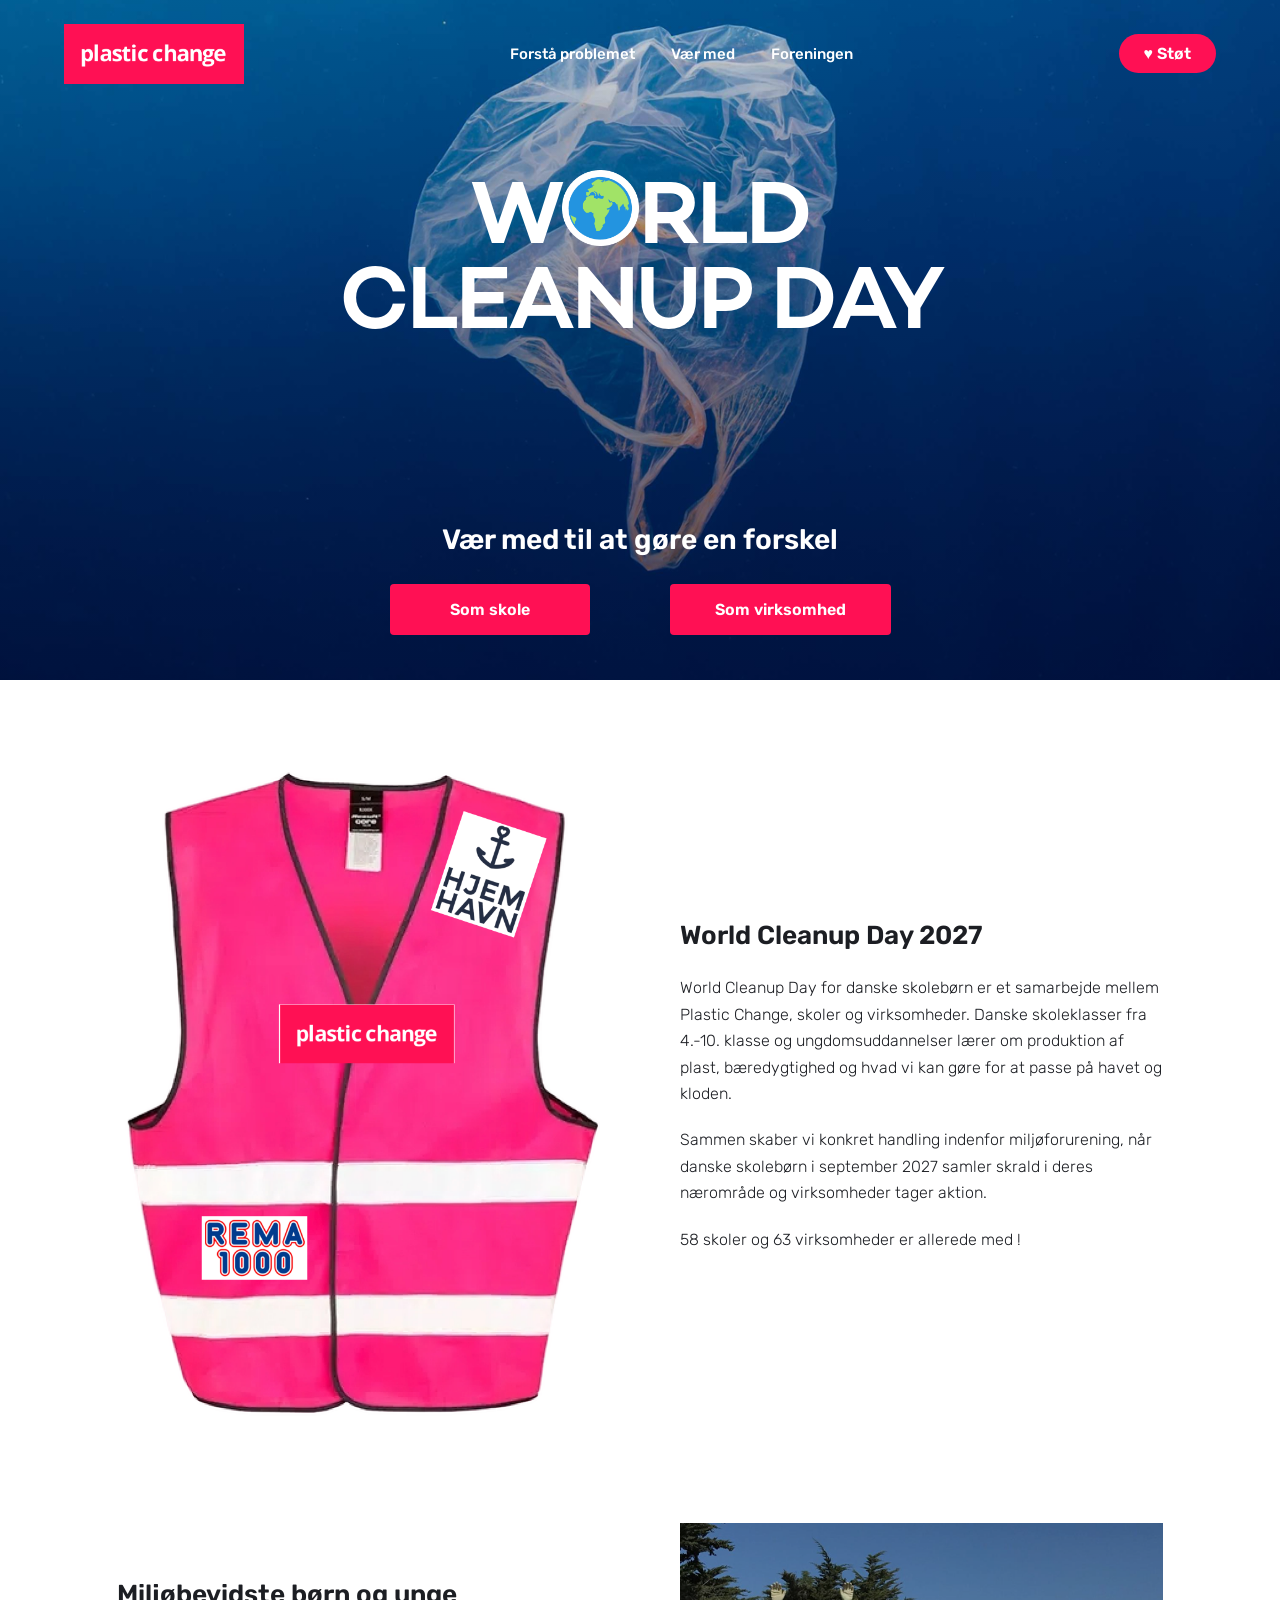
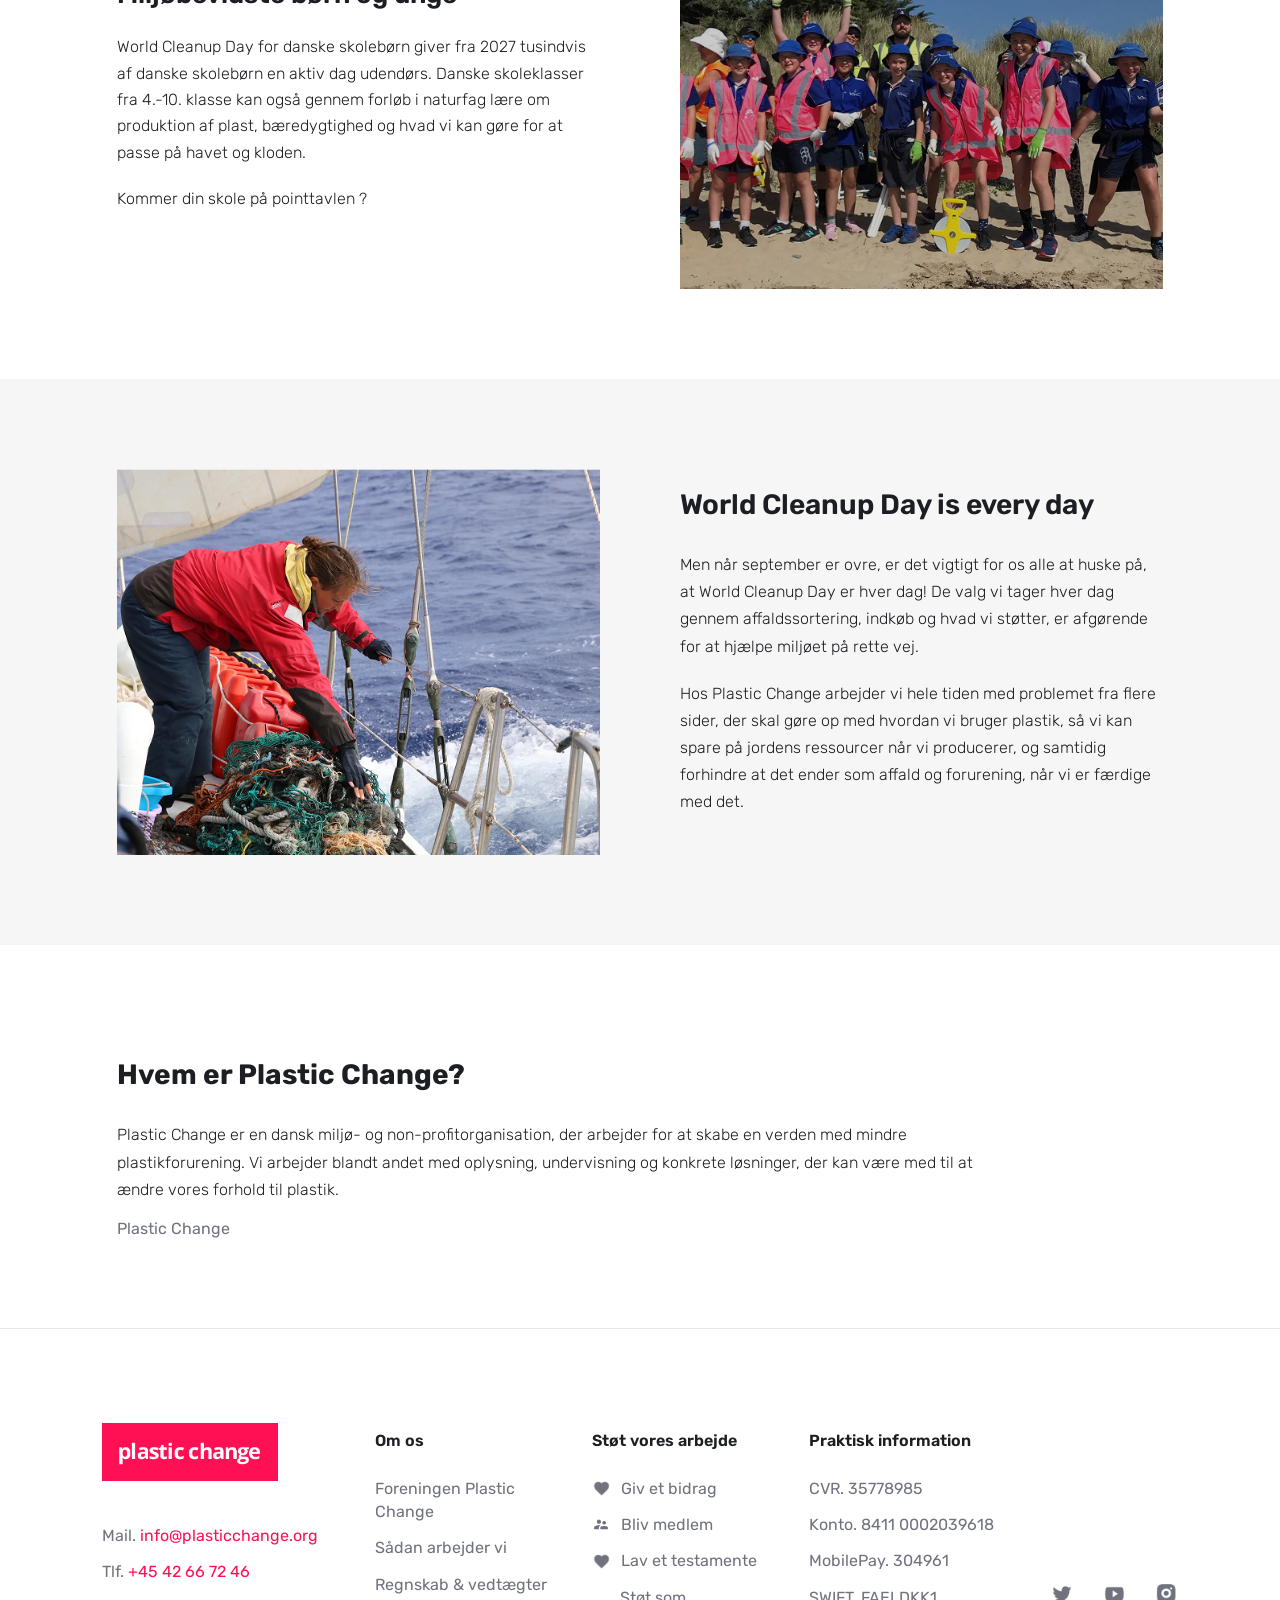
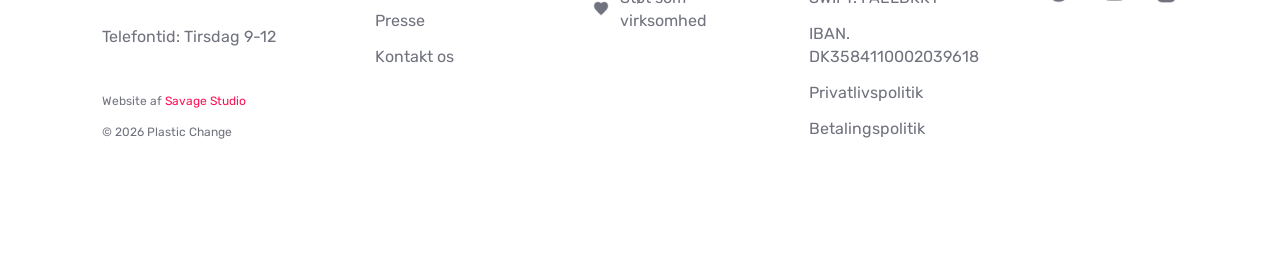
==== commit d45cfd64: "made the next on landing page shorter" ====
--- a/pages/index.html
+++ b/pages/index.html
@@ -3,6 +3,7 @@
   <head>
     <meta charset="UTF-8" />
     <meta name="viewport" content="width=device-width, initial-scale=1.0" />
+    <link rel="icon" type="image/png" href="../assets/icons/favicon.png" />
     <title>Plastic Change</title>
     <link rel="stylesheet" href="../style/style.css" />
     <link rel="stylesheet" href="../style/layout.css" />
@@ -40,7 +41,7 @@
             <h2>Vær med til at gøre en forskel</h2>
 
             <div class="hero-buttons">
-              <a href="#skole" class="pink-button">Som skole</a>
+              <a href="school-registration.html" class="pink-button">Som skole</a>
               <a href="business.html" class="pink-button">Som virksomhed</a>
             </div>
           </div>
@@ -64,9 +65,7 @@
 
               <p>Sammen skaber vi konkret handling indenfor miljøforurening, når danske skolebørn i september 2027 samler skrald i deres nærområde og virksomheder tager aktion.</p>
 
-              <p>Vær med i kampen mod plastikforurening, når vi i september måned går sammen mod plastikforurening i havet.</p>
-
-              <p class="highlight-text">-58 skoler og 63 virksomheder er allerede med!</p>
+              <p class="semibold-italic">58 skoler og 63 virksomheder er allerede med !</p>
             </div>
           </div>
 
@@ -76,11 +75,11 @@
               <h2>Miljøbevidste børn og unge</h2>
 
               <p>
-                World Cleanup Day for danske skolebørn giver fra 2027 tusindvis af danske skolebørn en aktiv dag udendørs. Danske skoleklasser fra 4.-10. klasse og ungdomsuddannelser kan også gennem forløb i naturfag lære om produktion af plast,
+                World Cleanup Day for danske skolebørn giver fra 2027 tusindvis af danske skolebørn en aktiv dag udendørs. Danske skoleklasser fra 4.-10. klasse kan også gennem forløb i naturfag lære om produktion af plast,
                 bæredygtighed og hvad vi kan gøre for at passe på havet og kloden.
               </p>
 
-              <p>Vi udgiver også løbende gennem september måned en række inspirerende aktiviteter, der i forbindelse med World Cleanup Day samler mest skrald i deres nærområde.</p>
+              <p class="semibold-italic">Kommer din skole på pointtavlen ?</p>
             </div>
 
             <div class="content-image">
@@ -121,6 +120,7 @@
             Plastic Change er en dansk miljø- og non-profitorganisation, der arbejder for at skabe en verden med mindre plastikforurening. Vi arbejder blandt andet med oplysning, undervisning og konkrete løsninger, der kan være med til at ændre vores
             forhold til plastik.
           </p>
+          <a href="https://plasticchange.dk/" target="_blank" rel="noopener noreferrer">Plastic Change</a>
         </div>
       </section>
     </main>
--- a/style/style.css
+++ b/style/style.css
@@ -425,9 +425,28 @@
   width: 100%;
 }
 
+.business-registration-confirm {
+  align-items: center;
+  background: var(--accent);
+  border-radius: 6px;
+  color: #fff;
+  display: flex;
+  font: 600 22px "Rubik", sans-serif;
+  height: 55px;
+  justify-content: center;
+  margin-top: 37px;
+  width: 100%;
+}
+
 .business-registration-form button:hover,
 .business-registration-form button:focus-visible {
   background: #d90042;
+}
+
+.business-registration-confirm:hover,
+.business-registration-confirm:focus-visible {
+  background: #d90042;
+  color: #fff;
 }
 
 .business-registration-visual {
@@ -665,3 +684,327 @@
 .subpage .main-nav a:hover {
   color: #ff1054;
 }
+
+.school-page {
+  background: #fff;
+  color: #1c1e23;
+}
+
+.school-header {
+  background: transparent;
+  position: absolute;
+}
+
+.school-header .main-nav a {
+  color: #fff;
+}
+
+.school-header .main-nav a:hover {
+  color: #ff1054;
+}
+
+.school-hero {
+  min-height: 510px;
+  position: relative;
+}
+
+.school-hero-image {
+  background:
+    linear-gradient(rgba(0, 40, 90, 0.08), rgba(0, 15, 55, 0.24)),
+    url("../assets/img/tilmeld-skole-hero.png") center / cover no-repeat;
+  height: 345px;
+}
+
+.school-registration-card {
+  background: #fff;
+  border: 1px solid #fff;
+  border-radius: 4px;
+  box-shadow: 0 5px 14px rgba(28, 30, 35, 0.14);
+  padding: 0 7px 14px;
+  position: absolute;
+  right: max(4%, calc((100% - 1200px) / 2));
+  top: 114px;
+  width: min(373px, 42%);
+  z-index: 1;
+}
+
+.school-registration-card h1 {
+  background: var(--accent);
+  border-radius: 4px 4px 0 0;
+  color: #fff;
+  font-family: "Campton", sans-serif;
+  font-size: 25px;
+  margin: 0 -7px 10px;
+  padding: 21px 12px 17px;
+  text-align: center;
+}
+
+.school-registration-card form {
+  display: flex;
+  flex-direction: column;
+}
+
+.school-registration-card label,
+.school-calendar legend {
+  color: #1c1e23;
+  font-size: 16px;
+  margin-bottom: 3px;
+}
+
+.school-registration-card input {
+  border: 1px solid #cacdd5;
+  border-radius: 5px;
+  color: #1c1e23;
+  font: inherit;
+  height: 38px;
+  margin-bottom: 14px;
+  padding: 0 7px;
+  width: 100%;
+}
+
+.school-registration-card input::placeholder {
+  color: #a3a6b4;
+}
+
+.school-registration-card input:focus,
+.calendar-grid button:focus-visible {
+  border-color: var(--accent);
+  outline: 2px solid rgba(255, 16, 84, 0.18);
+}
+
+.school-calendar {
+  border: 1px solid #cacdd5;
+  border-radius: 5px;
+  margin: 10px 0 0;
+  padding: 15px 16px 17px;
+}
+
+.school-calendar legend {
+  padding: 0;
+}
+
+.calendar-month {
+  font-size: 16px;
+  font-weight: 500;
+  margin: 5px 0 12px;
+}
+
+.calendar-grid {
+  display: grid;
+  gap: 7px;
+  grid-template-columns: repeat(8, 1fr);
+}
+
+.calendar-grid button {
+  background: #fff;
+  border: 1px solid #cacdd5;
+  border-radius: 5px;
+  color: #70727E;
+  cursor: pointer;
+  font: inherit;
+  height: 30px;
+  padding: 0;
+}
+
+.calendar-grid button:hover {
+  background-color: #b6d98d !important;
+  border-color: #b6d98d !important;
+  color: #1c1e23 !important;
+}
+
+.school-submit {
+  align-self: flex-start;
+  background: var(--accent);
+  border: 0;
+  border-radius: 5px;
+  color: #fff;
+  cursor: pointer;
+  font: 600 16px "Rubik", sans-serif;
+  margin-top: 19px;
+  padding: 6px 29px;
+}
+
+.school-submit:hover,
+.school-submit:focus-visible {
+  background: #d90042;
+}
+
+.school-information {
+  min-height: 500px;
+  margin-top: -85px;
+  padding: 12px max(4%, calc((100% - 1200px) / 2));
+}
+
+.school-information-copy {
+  max-width: 560px;
+  padding-left: 0;
+}
+
+.school-information h2 {
+  color: #1c1e23;
+  font-family: "Campton", sans-serif;
+  font-size: 22px;
+  margin: 0 0 27px;
+}
+
+.school-supplies {
+  display: flex;
+  flex-direction: column;
+  gap: 28px;
+  margin: -8px 0 31px;
+}
+
+.school-supply {
+  align-items: center;
+  color: #1c1e23;
+  display: flex;
+  font-size: 16px;
+  gap: 10px;
+}
+
+.school-supply img {
+  height: 44px;
+  object-fit: contain;
+  width: 44px;
+}
+
+.school-information p {
+  color: #1c1e23;
+  font-size: 16px;
+  line-height: 1.25;
+  margin: 0 0 31px;
+}
+
+.school-information img {
+  display: block;
+  height: 176px;
+  object-fit: cover;
+  width: 235px;
+}
+
+.school-information .school-supply img {
+  height: 44px;
+  width: 44px;
+}
+
+.school-success-popup {
+  align-items: center;
+  background: rgba(28, 30, 35, 0.45);
+  display: none;
+  inset: 0;
+  justify-content: center;
+  padding: 24px;
+  position: fixed;
+  z-index: 20;
+}
+
+.school-success-popup:target {
+  display: flex;
+}
+
+.school-success-popup-content {
+  background: #fff;
+  border: 1px solid #fff;
+  border-radius: 5px;
+  box-shadow: 0 5px 14px rgba(28, 30, 35, 0.22);
+  color: #1c1e23;
+  max-width: 390px;
+  padding: 34px 30px 28px;
+  text-align: center;
+  width: 100%;
+}
+
+.school-success-popup h2 {
+  font-family: "Campton", sans-serif;
+  font-size: 26px;
+  margin: 0 0 12px;
+}
+
+.school-success-popup p {
+  margin: 0 0 24px;
+}
+
+.school-success-close {
+  background: var(--accent);
+  border-radius: 5px;
+  color: #fff;
+  display: inline-block;
+  font-weight: 600;
+  padding: 8px 27px;
+}
+
+.school-success-close:hover,
+.school-success-close:focus-visible {
+  background: #d90042;
+  color: #fff;
+}
+
+@media (max-width: 700px) {
+  .school-hero {
+    min-height: 0;
+  }
+
+  .school-hero-image {
+    height: 280px;
+  }
+
+  .school-registration-card {
+    margin: -70px 6% 0;
+    position: relative;
+    right: auto;
+    top: auto;
+    width: auto;
+  }
+
+  .school-information {
+    margin-top: 0;
+    padding: 45px 8% 65px;
+  }
+
+  .school-information img {
+    height: auto;
+    width: 100%;
+  }
+
+  .school-supplies {
+    align-items: flex-start;
+    flex-direction: column;
+    gap: 16px;
+  }
+}
+
+.maintak {
+  margin-top: 10rem;
+}
+.taktagline {
+  display: flex;
+  place-content: center;
+  color: #1c1e23;
+  font-size: 70px;
+  font-weight: 500;
+}
+
+.linkedinbtn {
+  background-color: #2394e0;
+  padding: 1rem;
+  color: white;
+}
+
+.pdfbtn {
+  background-color: #ff1054;
+  padding: 1rem;
+  color: white;
+}
+.pdfbtn a:hover {
+  color: #1c1e23;
+}
+
+.btntak {
+  display: flex;
+  place-self: center;
+  gap: 4rem;
+}
+.diplom {
+  display: flex;
+  place-self: center;
+}
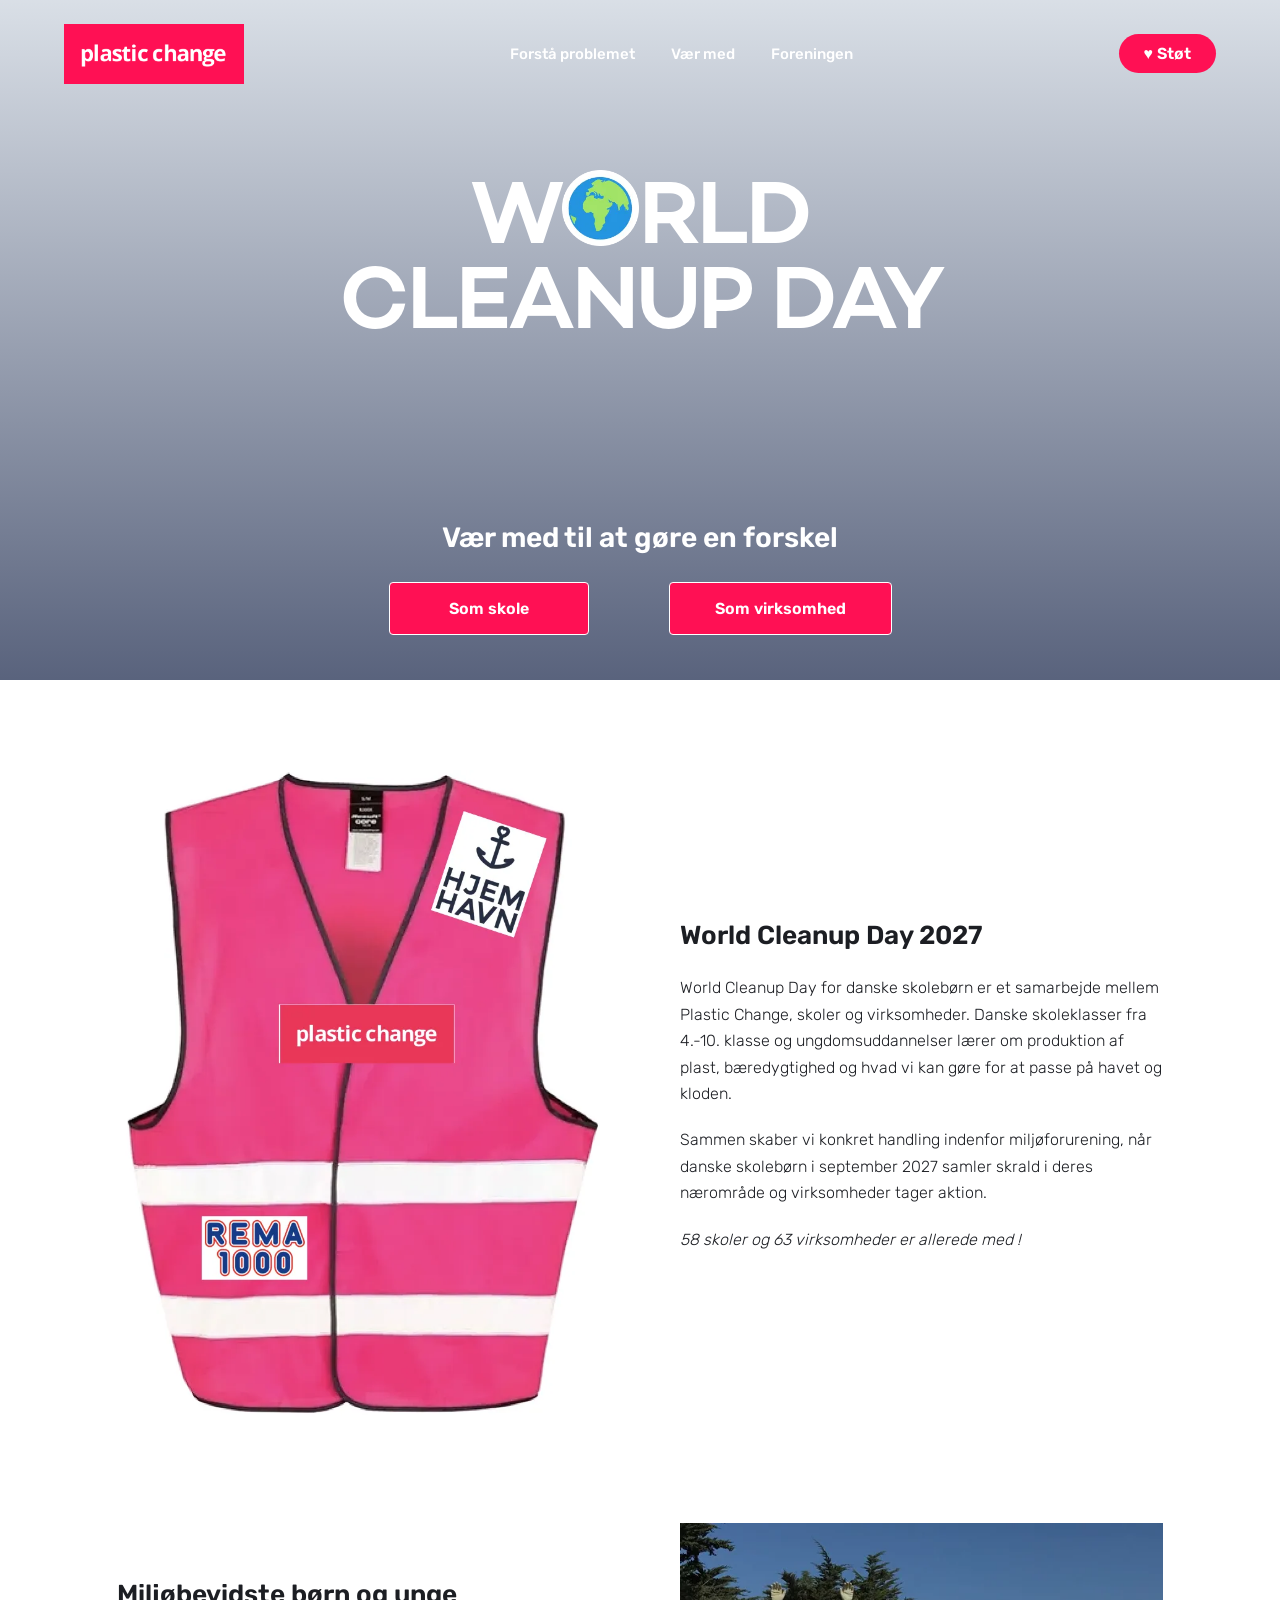
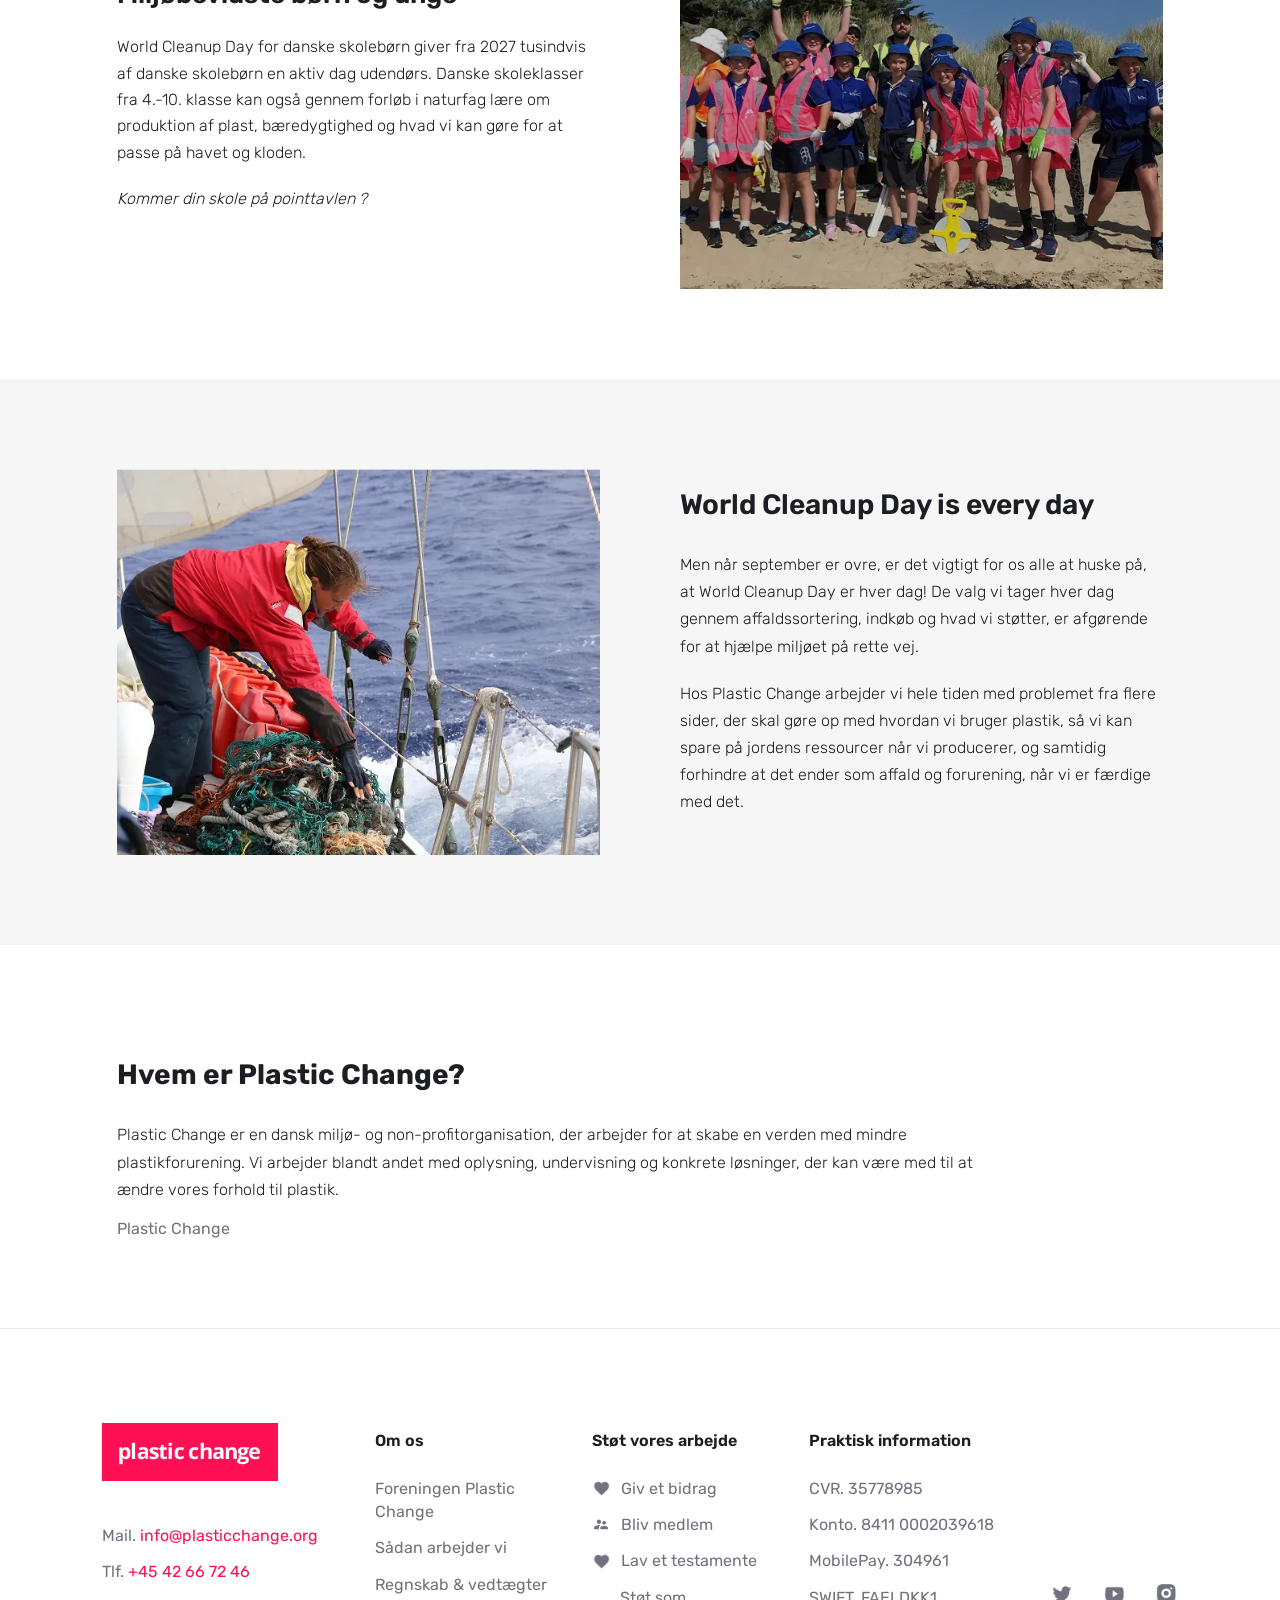
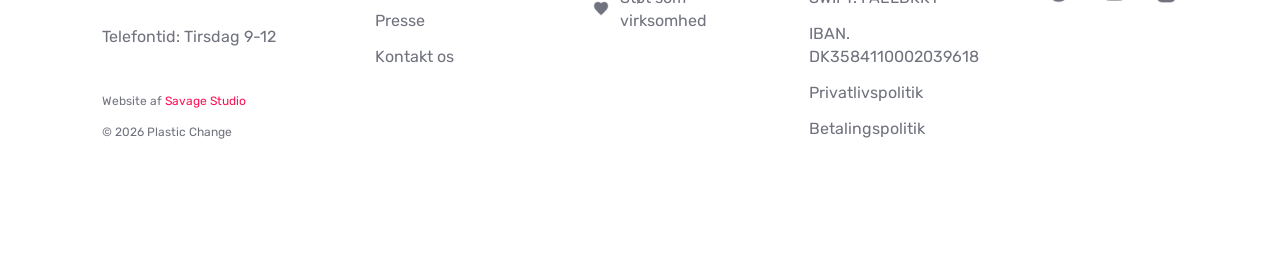
==== commit 9124091d: "pics" ====
--- a/pages/index.html
+++ b/pages/index.html
@@ -3,7 +3,7 @@
   <head>
     <meta charset="UTF-8" />
     <meta name="viewport" content="width=device-width, initial-scale=1.0" />
-    <link rel="icon" type="image/png" href="../assets/icons/favicon.png" />
+    <link rel="icon" type="image/png" href="../assets/icons/favicon_.webp" />
     <title>Plastic Change</title>
     <link rel="stylesheet" href="../style/style.css" />
     <link rel="stylesheet" href="../style/layout.css" />
@@ -32,7 +32,7 @@
       <section class="hero">
         <div class="hero-content">
           <h1>
-            W<span class="globe-letter"><img src="../assets/icons/world.png" alt="" /></span>RLD
+            W<span class="globe-letter"><img src="../assets/icons/world_.webp" alt="" /></span>RLD
             <br />
             CLEANUP DAY
           </h1>
@@ -53,7 +53,7 @@
         <div class="content-container">
           <div class="content-row">
             <div class="content-image">
-              <img src="../assets/img/vestwithmorelogos.png" alt="Pink Plastic Change sikkerhedsvest" />
+              <img src="../assets/img/vestwithmorelogos_.webp" alt="Pink Plastic Change sikkerhedsvest" />
             </div>
 
             <div class="content-text">
@@ -83,7 +83,7 @@
             </div>
 
             <div class="content-image">
-              <img src="../assets/img/indexboern.png" alt="Børn og unge deltager i World Cleanup Day" />
+              <img src="../assets/img/indexboern_.webp" alt="Børn og unge deltager i World Cleanup Day" />
             </div>
           </div>
         </div>
@@ -94,7 +94,7 @@
         <div class="content-container">
           <div class="content-row">
             <div class="content-image">
-              <img src="../assets/img/fisker.png" alt="Person samler plastikaffald op fra havet" />
+              <img src="../assets/img/fisker_.webp" alt="Person samler plastikaffald op fra havet" />
             </div>
 
             <div class="content-text">
--- a/style/index.css
+++ b/style/index.css
@@ -46,6 +46,7 @@
 .pink-button {
   display: inline-block;
   background: #ff1054;
+  border: 1px solid #fff;
   color: white;
   padding: 16px 45px;
   min-width: 200px;
@@ -164,6 +165,12 @@
 .everyday-section p {
   font-family: "Rubik", sans-serif;
   font-weight: 300;
+}
+
+.semibold-italic {
+  font-family: "Rubik", sans-serif;
+  font-weight: 900;
+  font-style: italic;
 }
 
 .pink-button,
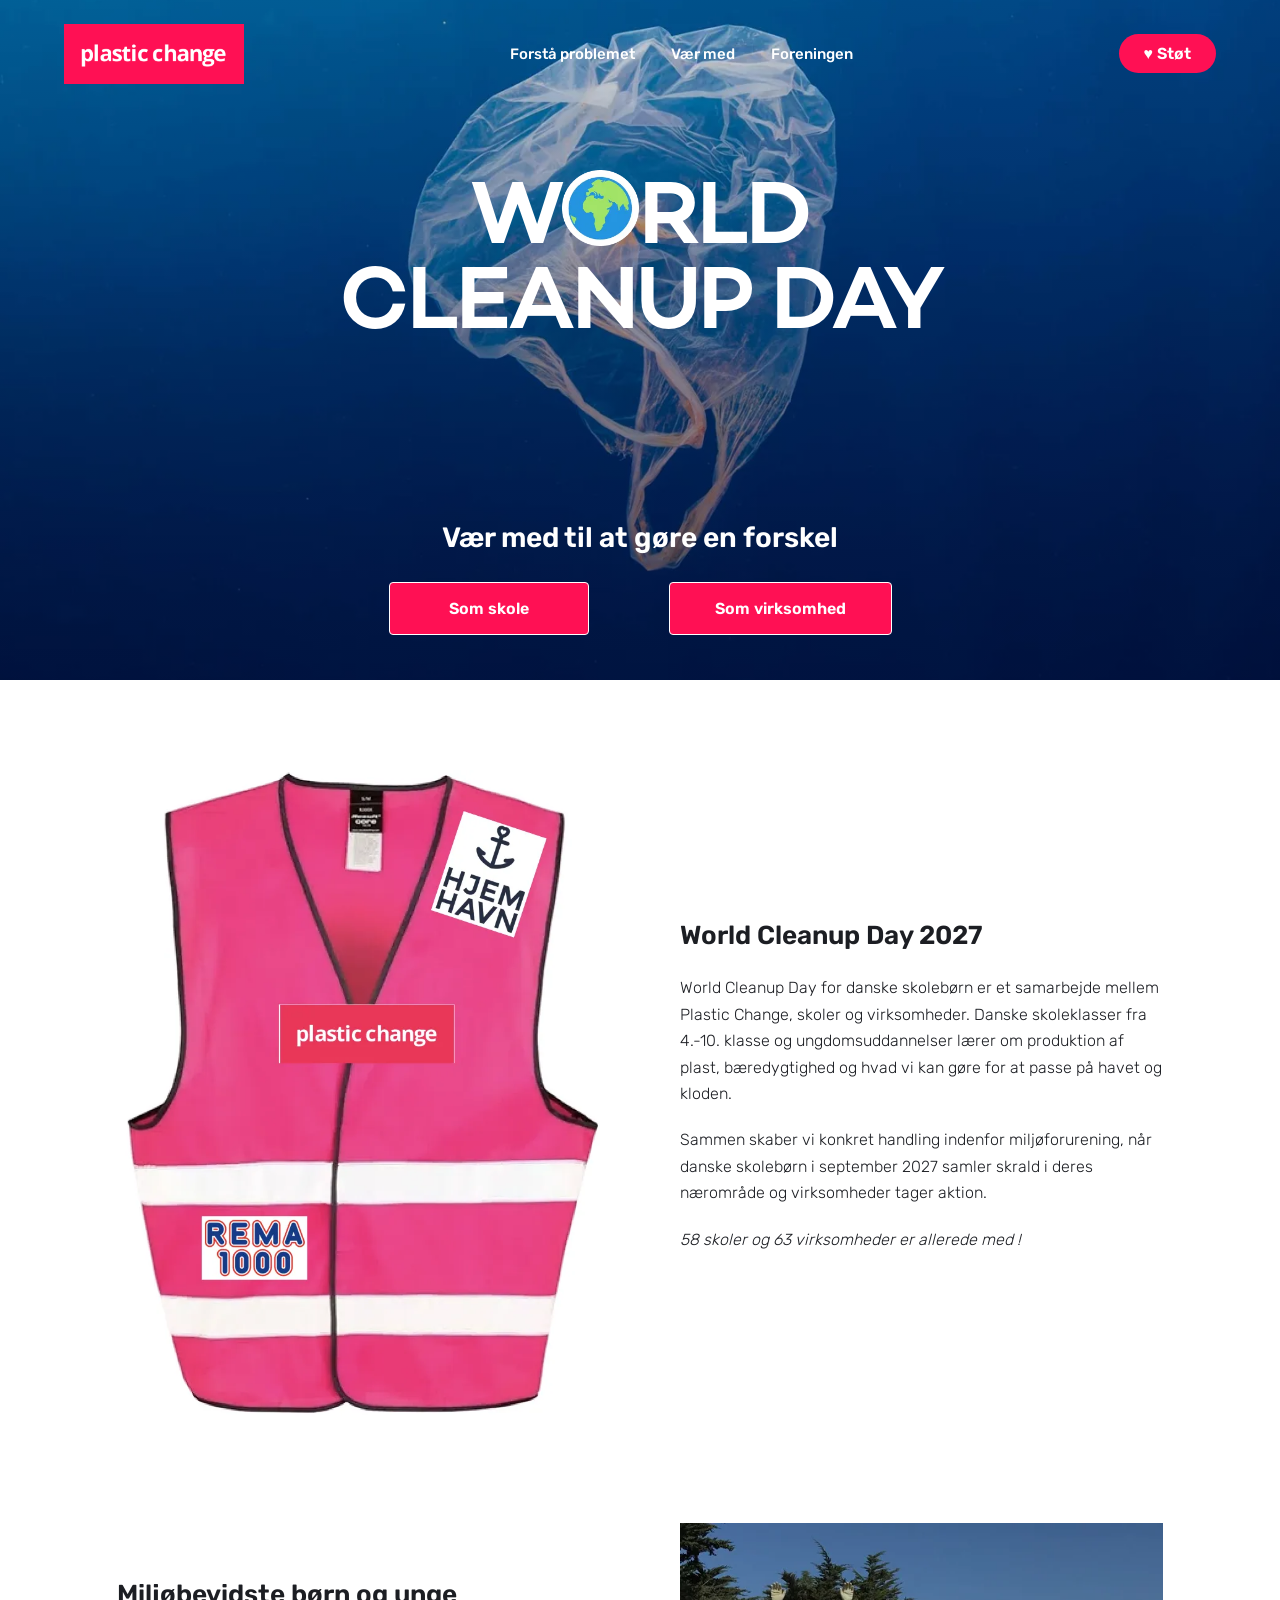
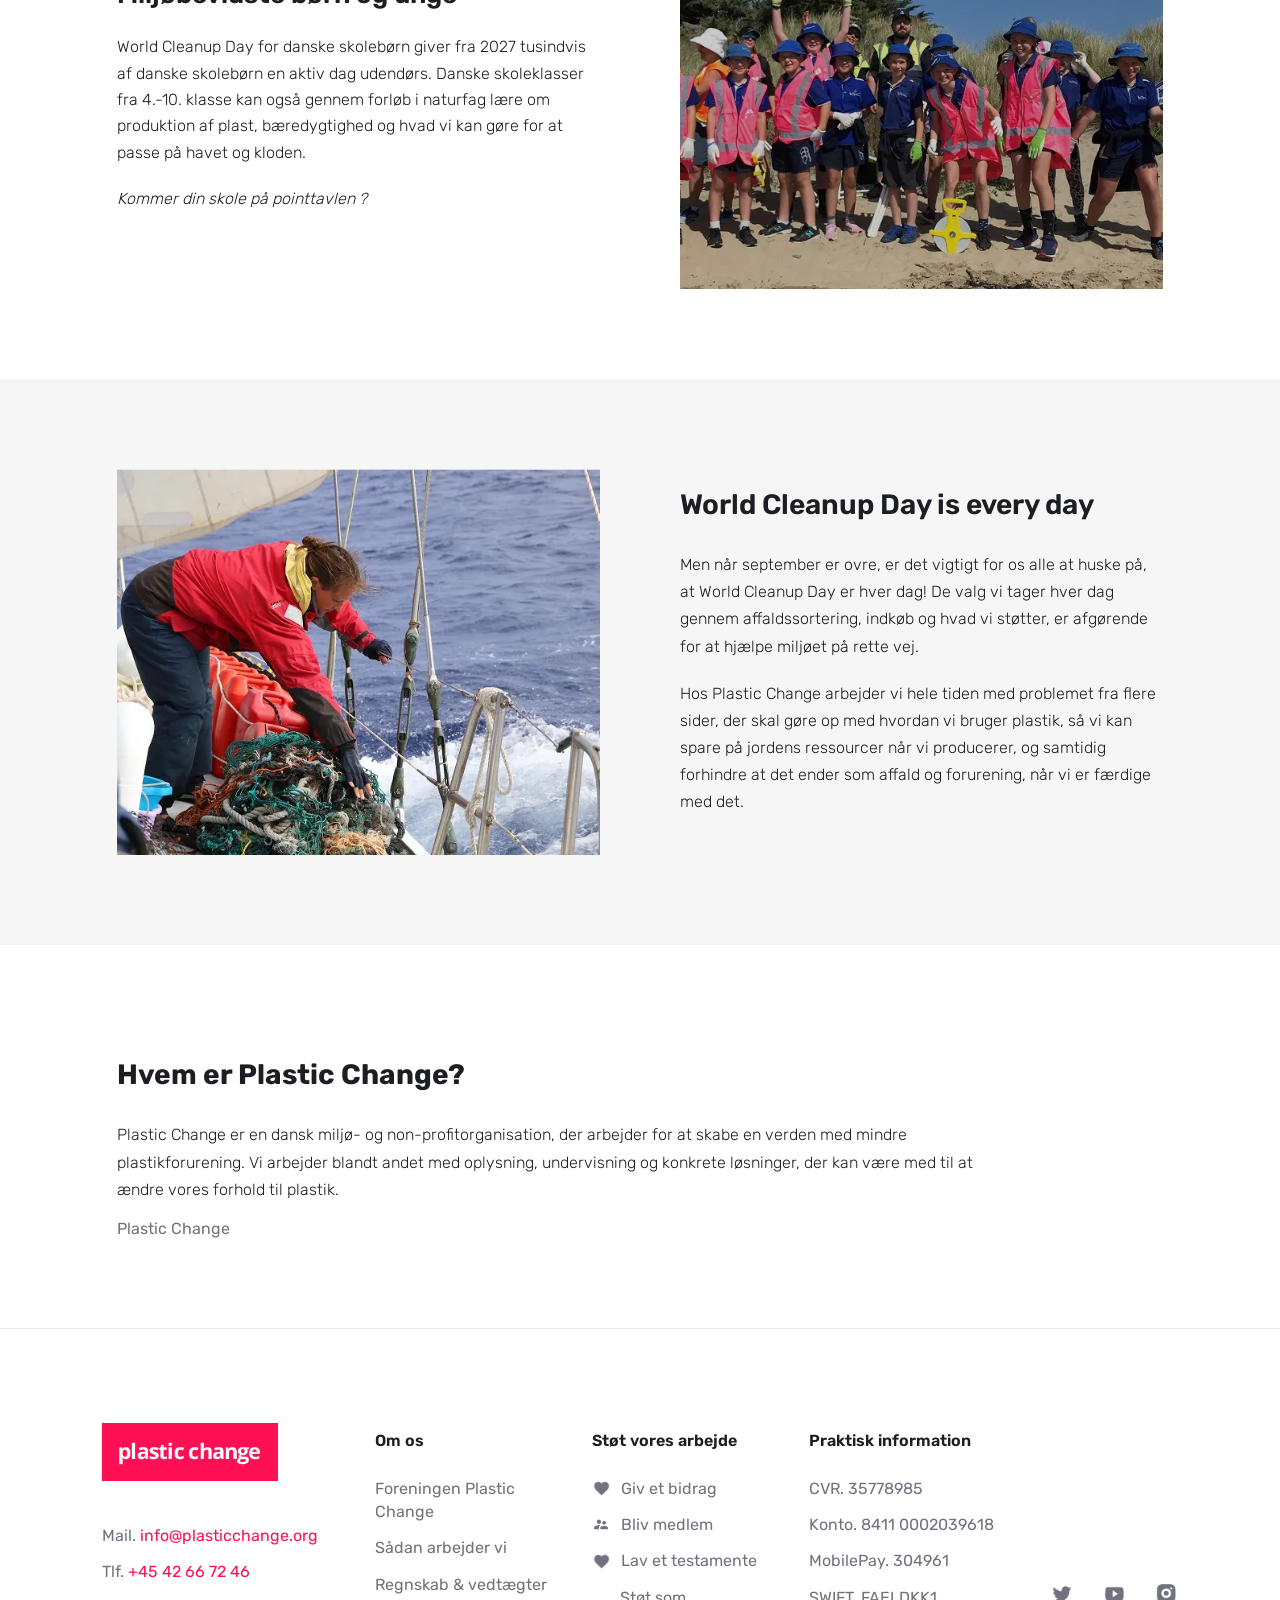
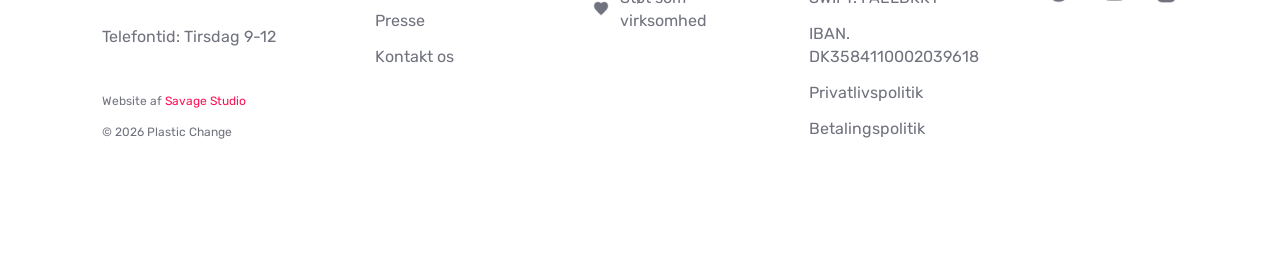
==== commit 551c4a65: "pics" ====
--- a/pages/index.html
+++ b/pages/index.html
@@ -75,8 +75,8 @@
               <h2>Miljøbevidste børn og unge</h2>
 
               <p>
-                World Cleanup Day for danske skolebørn giver fra 2027 tusindvis af danske skolebørn en aktiv dag udendørs. Danske skoleklasser fra 4.-10. klasse kan også gennem forløb i naturfag lære om produktion af plast,
-                bæredygtighed og hvad vi kan gøre for at passe på havet og kloden.
+                World Cleanup Day for danske skolebørn giver fra 2027 tusindvis af danske skolebørn en aktiv dag udendørs. Danske skoleklasser fra 4.-10. klasse kan også gennem forløb i naturfag lære om produktion af plast, bæredygtighed og hvad vi
+                kan gøre for at passe på havet og kloden.
               </p>
 
               <p class="semibold-italic">Kommer din skole på pointtavlen ?</p>
--- a/style/index.css
+++ b/style/index.css
@@ -6,7 +6,7 @@
   min-height: 680px;
   background:
     linear-gradient(rgba(0, 40, 90, 0.15), rgba(0, 15, 55, 0.65)),
-    url("../assets/img/heroindex.png") center / cover no-repeat;
+    url("../assets/img/heroindex_.webp") center / cover no-repeat;
   color: white;
   display: flex;
   align-items: stretch;
